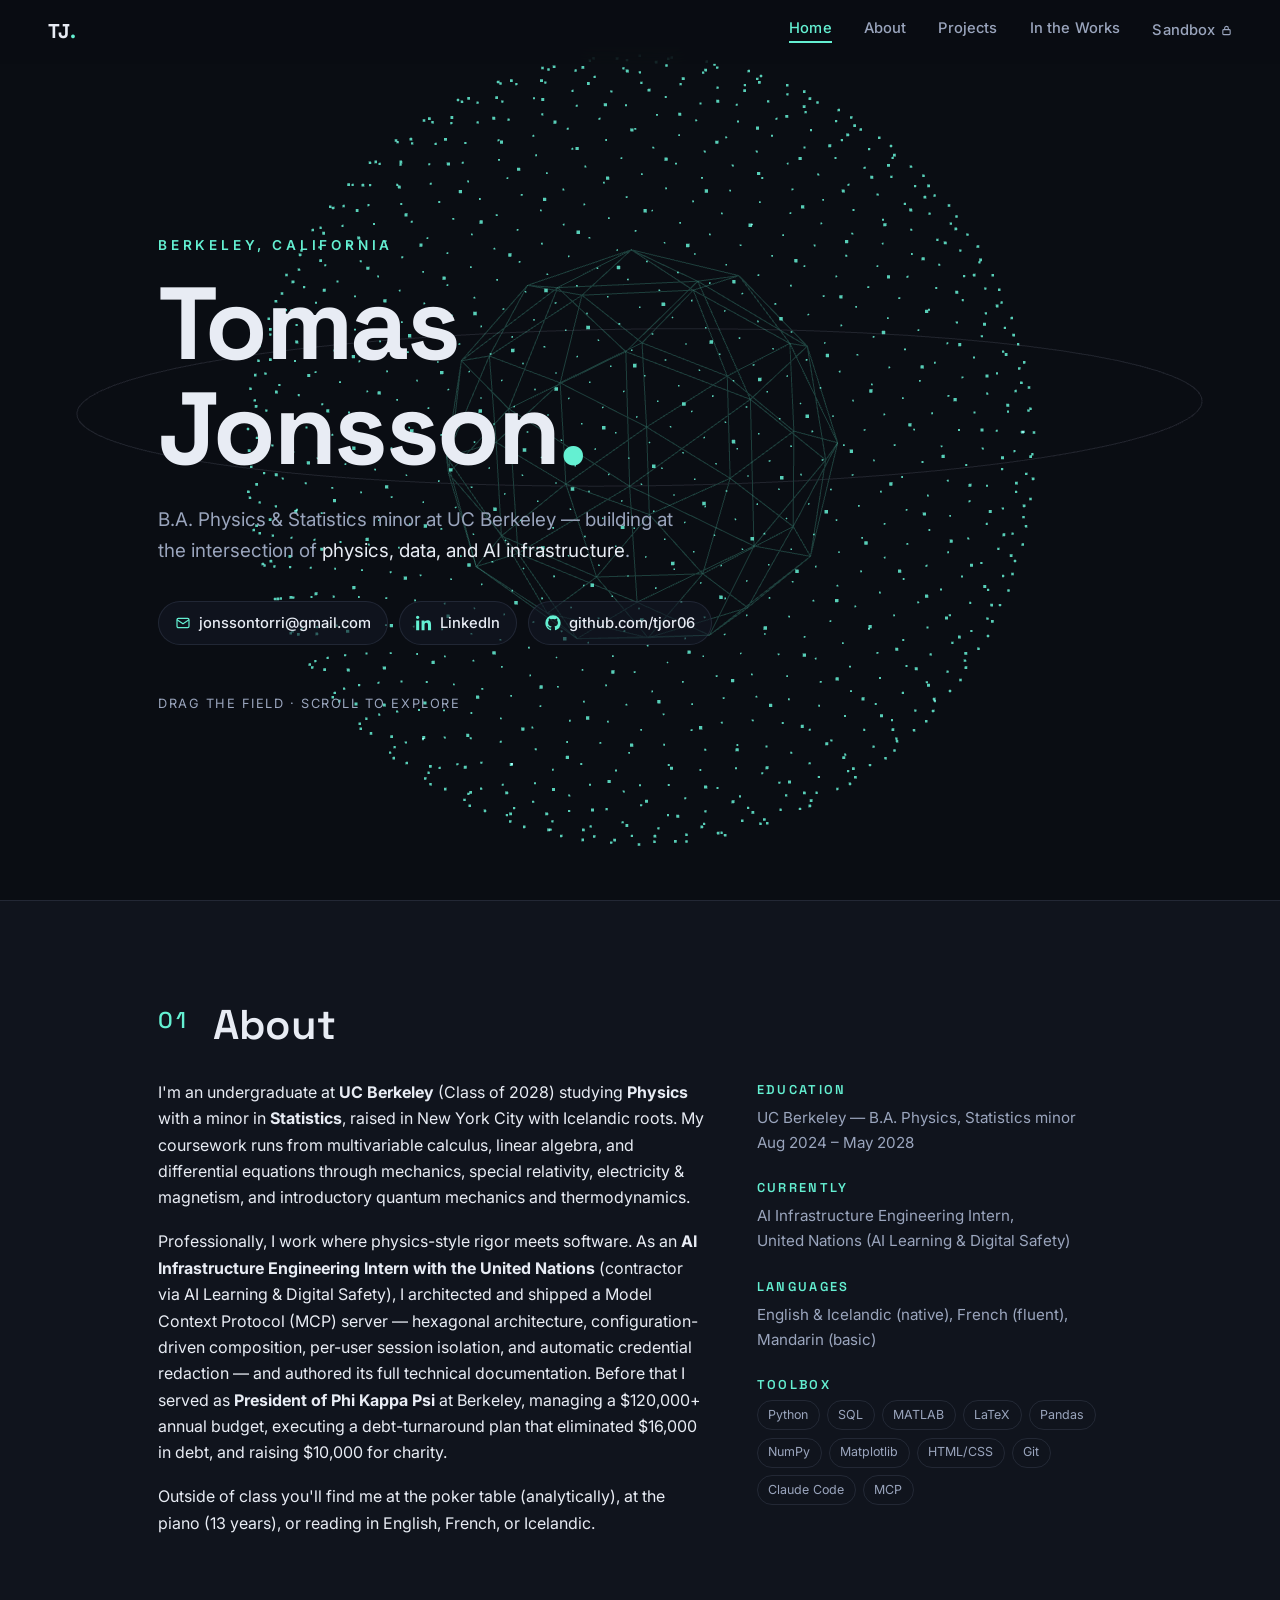
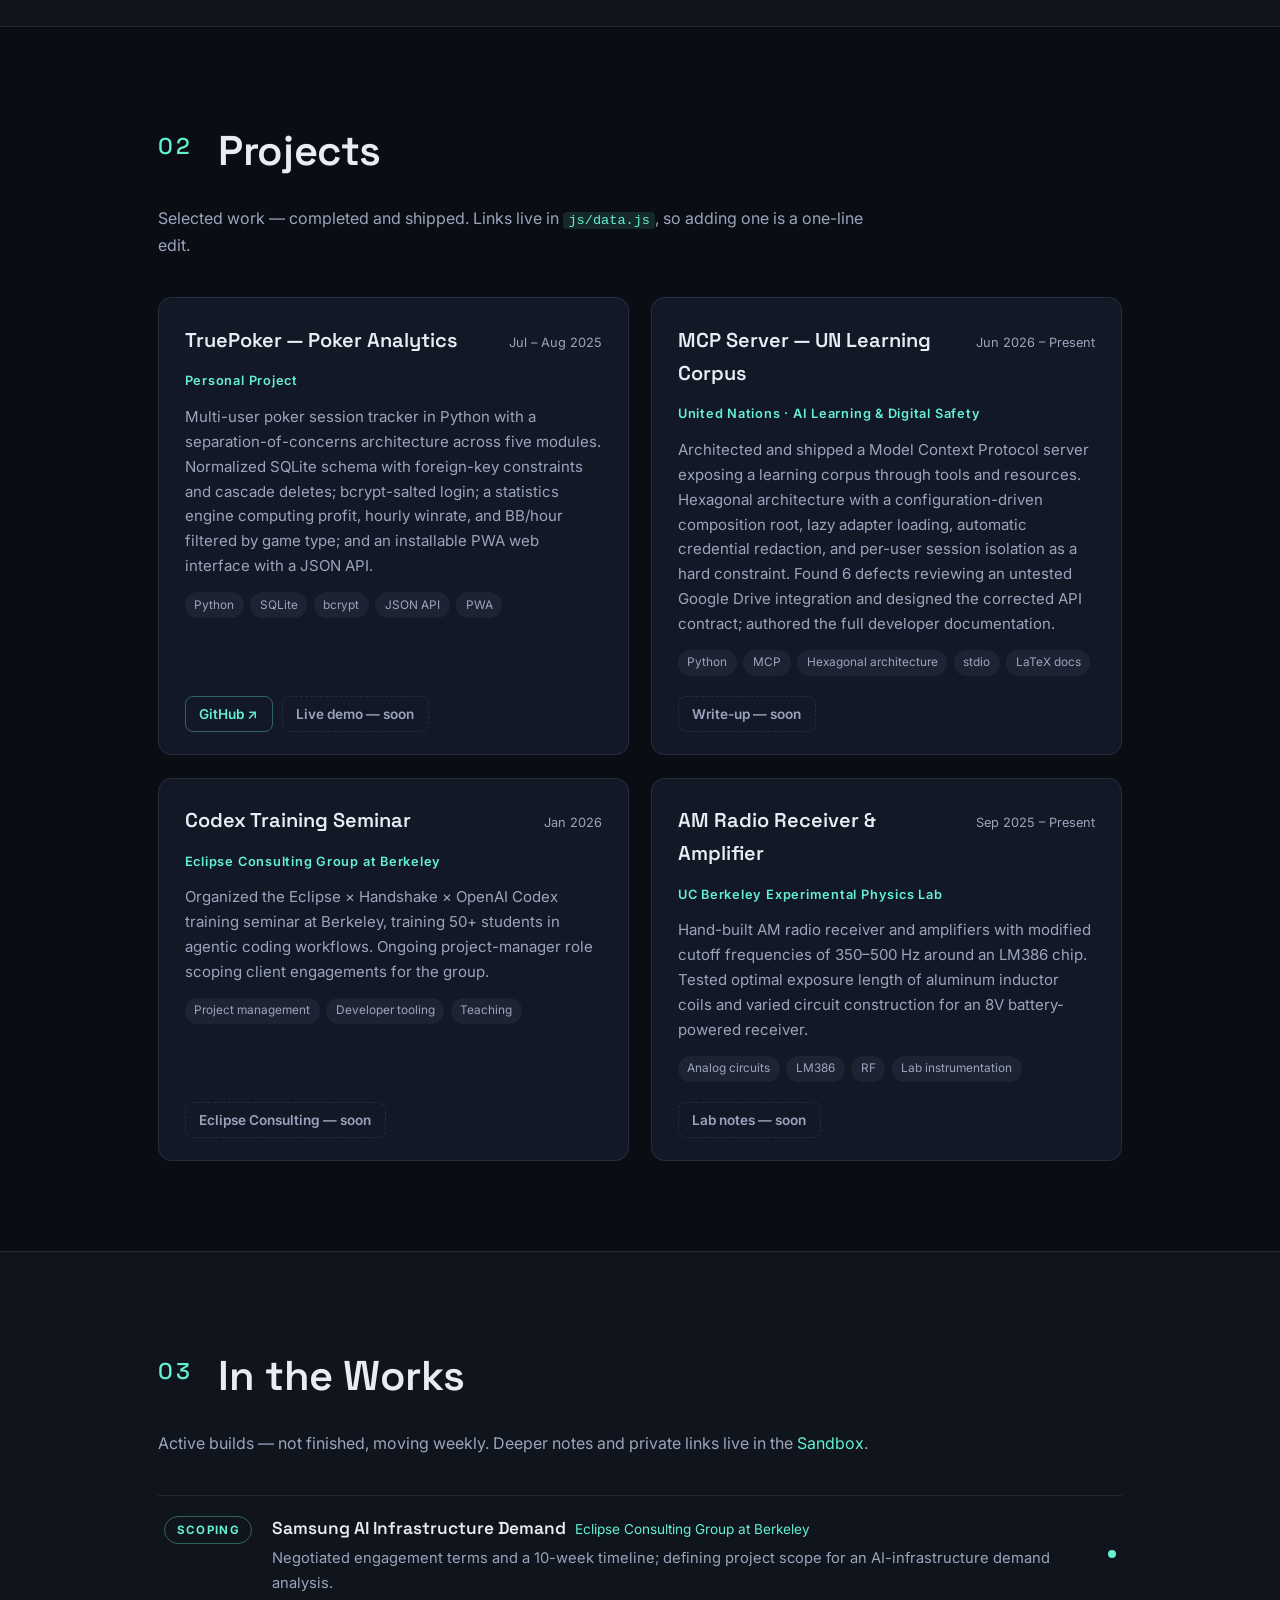
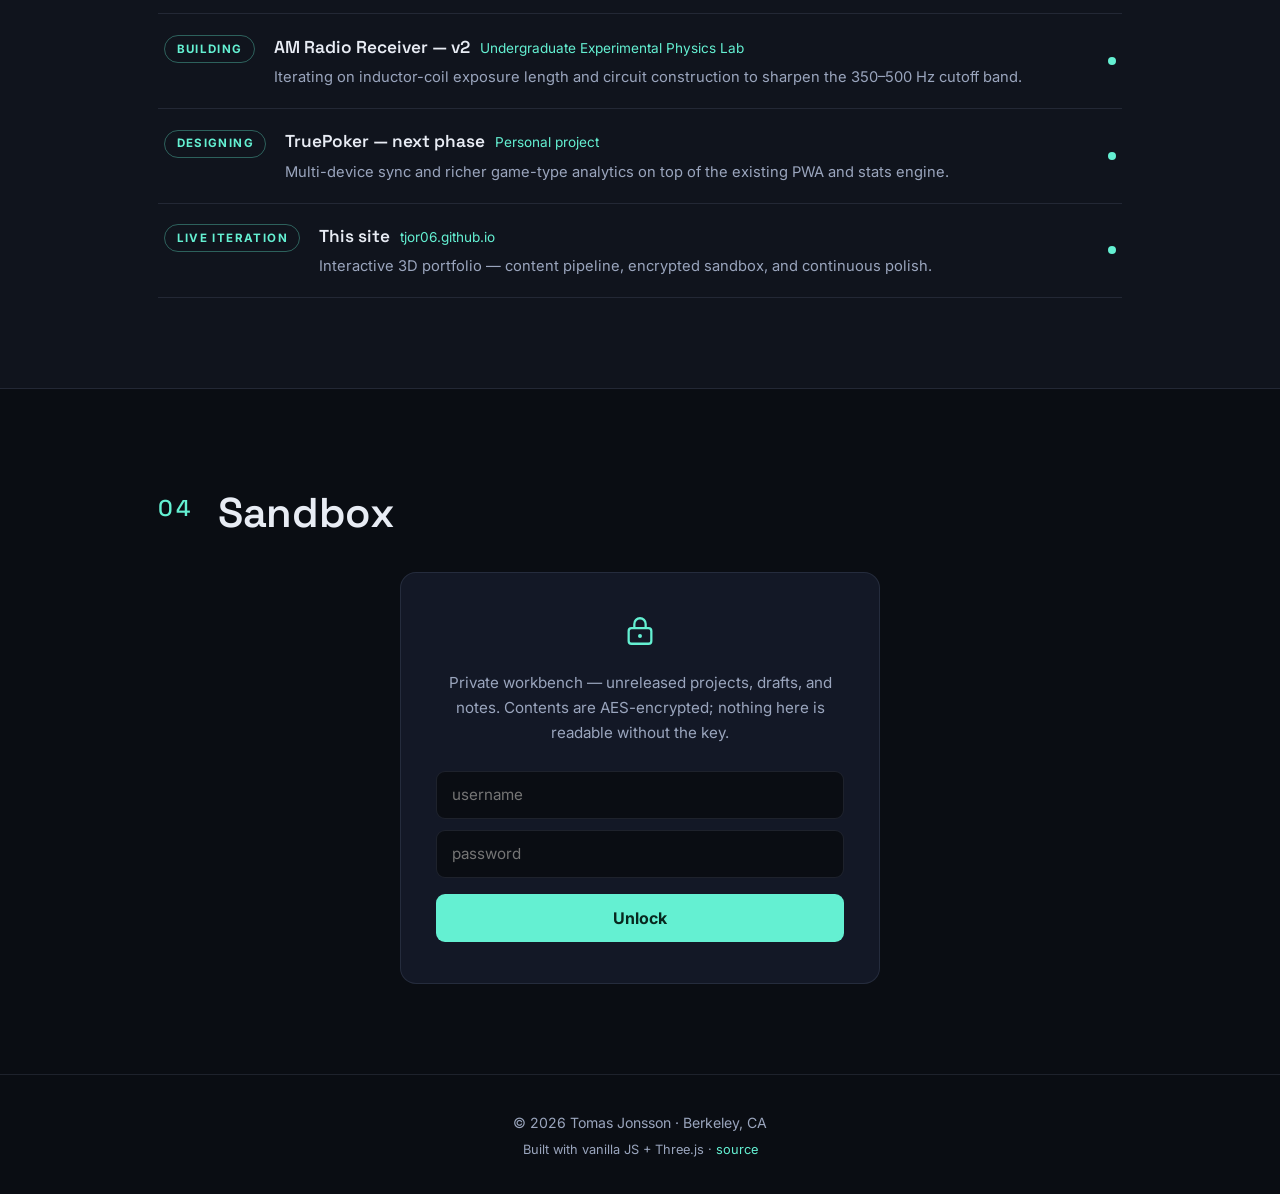
==== index.html @ c7be341b "Personal portfolio: Home/About/Projects/In the Works + encrypted Sandbox with 3D hero Standalone Git" ====
<!DOCTYPE html>
<html lang="en">
<head>
<meta charset="UTF-8">
<meta name="viewport" content="width=device-width, initial-scale=1.0">
<meta name="description" content="Tomas Jonsson — Physics & Statistics at UC Berkeley. Projects, work in progress, and contact.">
<title>Tomas Jonsson</title>
<link rel="preconnect" href="https://fonts.googleapis.com">
<link rel="preconnect" href="https://fonts.gstatic.com" crossorigin>
<link href="https://fonts.googleapis.com/css2?family=Space+Grotesk:wght@400;500;600;700&family=Inter:wght@400;500;600&display=swap" rel="stylesheet">
<link rel="stylesheet" href="css/style.css">
</head>
<body>

<nav id="nav">
  <a class="nav-name" href="#home">TJ<span class="accent">.</span></a>
  <button id="nav-toggle" aria-label="Toggle menu"><span></span><span></span><span></span></button>
  <ul id="nav-links">
    <li><a href="#home" class="nav-link">Home</a></li>
    <li><a href="#about" class="nav-link">About</a></li>
    <li><a href="#projects" class="nav-link">Projects</a></li>
    <li><a href="#inworks" class="nav-link">In the Works</a></li>
    <li><a href="#sandbox" class="nav-link nav-sandbox">Sandbox <svg width="11" height="11" viewBox="0 0 24 24" fill="none" stroke="currentColor" stroke-width="2.4"><rect x="4" y="10" width="16" height="11" rx="2"/><path d="M8 10V7a4 4 0 0 1 8 0v3"/></svg></a></li>
  </ul>
</nav>

<!-- ======================= HOME ======================= -->
<header id="home" class="section hero">
  <canvas id="bg3d" aria-hidden="true"></canvas>
  <div class="hero-inner">
    <p class="hero-kicker reveal">Berkeley, California</p>
    <h1 class="reveal">Tomas<br>Jonsson<span class="accent">.</span></h1>
    <p class="hero-sub reveal">B.A. Physics &amp; Statistics minor at UC Berkeley — building at the
    intersection of <em>physics, data, and AI infrastructure</em>.</p>
    <div class="contact-row reveal">
      <a class="contact-chip" href="mailto:jonssontorri@gmail.com">
        <svg viewBox="0 0 24 24" fill="none" stroke="currentColor" stroke-width="1.8"><rect x="3" y="5" width="18" height="14" rx="2"/><path d="m3 7 9 6 9-6"/></svg>
        jonssontorri@gmail.com
      </a>
      <a class="contact-chip" href="https://www.linkedin.com/in/tomas-jonsson-836541285/" target="_blank" rel="noopener">
        <svg viewBox="0 0 24 24" fill="currentColor"><path d="M4.98 3.5C4.98 4.88 3.87 6 2.5 6S0 4.88 0 3.5 1.12 1 2.5 1s2.48 1.12 2.48 2.5zM.22 8.1h4.56V23H.22zM8.34 8.1h4.37v2.03h.06c.61-1.15 2.1-2.37 4.32-2.37 4.62 0 5.47 3.04 5.47 7v8.24h-4.55v-7.3c0-1.74-.03-3.98-2.43-3.98-2.43 0-2.8 1.9-2.8 3.86V23H8.34z"/></svg>
        LinkedIn
      </a>
      <a class="contact-chip" href="https://github.com/tjor06" target="_blank" rel="noopener">
        <svg viewBox="0 0 24 24" fill="currentColor"><path d="M12 .5A11.5 11.5 0 0 0 .5 12c0 5.08 3.29 9.39 7.86 10.91.58.11.79-.25.79-.56v-2c-3.2.7-3.87-1.54-3.87-1.54-.52-1.33-1.28-1.68-1.28-1.68-1.04-.71.08-.7.08-.7 1.15.08 1.76 1.19 1.76 1.19 1.03 1.75 2.69 1.25 3.34.95.1-.74.4-1.25.72-1.54-2.55-.29-5.23-1.28-5.23-5.68 0-1.26.45-2.29 1.19-3.1-.12-.29-.52-1.46.11-3.05 0 0 .97-.31 3.18 1.18a11.1 11.1 0 0 1 5.8 0c2.2-1.49 3.17-1.18 3.17-1.18.63 1.59.23 2.76.11 3.05.74.81 1.19 1.84 1.19 3.1 0 4.41-2.69 5.38-5.25 5.67.41.35.77 1.05.77 2.12v3.14c0 .31.21.68.8.56A11.5 11.5 0 0 0 23.5 12 11.5 11.5 0 0 0 12 .5z"/></svg>
        github.com/tjor06
      </a>
    </div>
    <p class="hero-hint reveal" id="drag-hint">drag the field &middot; scroll to explore</p>
  </div>
</header>

<main>
<!-- ======================= ABOUT ======================= -->
<section id="about" class="section">
  <div class="section-inner">
    <h2 class="reveal"><span class="sec-num">01</span> About</h2>
    <div class="about-grid">
      <div class="about-text reveal">
        <p>I'm an undergraduate at <strong>UC Berkeley</strong> (Class of 2028) studying
        <strong>Physics</strong> with a minor in <strong>Statistics</strong>, raised in New York City
        with Icelandic roots. My coursework runs from multivariable calculus, linear algebra, and
        differential equations through mechanics, special relativity, electricity &amp; magnetism,
        and introductory quantum mechanics and thermodynamics.</p>
        <p>Professionally, I work where physics-style rigor meets software. As an
        <strong>AI Infrastructure Engineering Intern with the United Nations</strong> (contractor via
        AI Learning &amp; Digital Safety), I architected and shipped a Model Context Protocol (MCP)
        server — hexagonal architecture, configuration-driven composition, per-user session
        isolation, and automatic credential redaction — and authored its full technical
        documentation. Before that I served as <strong>President of Phi Kappa Psi</strong> at
        Berkeley, managing a $120,000+ annual budget, executing a debt-turnaround plan that
        eliminated $16,000 in debt, and raising $10,000 for charity.</p>
        <p>Outside of class you'll find me at the poker table (analytically), at the piano
        (13&nbsp;years), or reading in English, French, or Icelandic.</p>
      </div>
      <aside class="about-facts reveal">
        <div class="fact"><h3>Education</h3><p>UC Berkeley — B.A. Physics, Statistics minor<br><span class="dim">Aug 2024 – May 2028</span></p></div>
        <div class="fact"><h3>Currently</h3><p>AI Infrastructure Engineering Intern,<br>United Nations (AI Learning &amp; Digital Safety)</p></div>
        <div class="fact"><h3>Languages</h3><p>English &amp; Icelandic (native), French (fluent), Mandarin (basic)</p></div>
        <div class="fact"><h3>Toolbox</h3><div class="chips">
          <span>Python</span><span>SQL</span><span>MATLAB</span><span>LaTeX</span><span>Pandas</span><span>NumPy</span><span>Matplotlib</span><span>HTML/CSS</span><span>Git</span><span>Claude Code</span><span>MCP</span>
        </div></div>
      </aside>
    </div>
  </div>
</section>

<!-- ======================= PROJECTS ======================= -->
<section id="projects" class="section">
  <div class="section-inner">
    <h2 class="reveal"><span class="sec-num">02</span> Projects</h2>
    <p class="section-lede reveal">Selected work — completed and shipped. Links live in
    <code>js/data.js</code>, so adding one is a one-line edit.</p>
    <div id="project-grid" class="card-grid"></div>
  </div>
</section>

<!-- ======================= IN THE WORKS ======================= -->
<section id="inworks" class="section">
  <div class="section-inner">
    <h2 class="reveal"><span class="sec-num">03</span> In the Works</h2>
    <p class="section-lede reveal">Active builds — not finished, moving weekly. Deeper notes and
    private links live in the <a href="#sandbox">Sandbox</a>.</p>
    <div id="inworks-list" class="works-list"></div>
  </div>
</section>

<!-- ======================= SANDBOX ======================= -->
<section id="sandbox" class="section">
  <div class="section-inner">
    <h2 class="reveal"><span class="sec-num">04</span> Sandbox</h2>

    <div id="sandbox-locked" class="sandbox-gate reveal">
      <div class="gate-icon">
        <svg width="34" height="34" viewBox="0 0 24 24" fill="none" stroke="currentColor" stroke-width="1.6"><rect x="4" y="10" width="16" height="11" rx="2"/><path d="M8 10V7a4 4 0 0 1 8 0v3"/><circle cx="12" cy="15.5" r="1.4" fill="currentColor" stroke="none"/></svg>
      </div>
      <p class="gate-text">Private workbench — unreleased projects, drafts, and notes.
      Contents are AES-encrypted; nothing here is readable without the key.</p>
      <form id="sandbox-form" autocomplete="off">
        <input id="sb-user" type="text" placeholder="username" autocomplete="username" required>
        <input id="sb-pass" type="password" placeholder="password" autocomplete="current-password" required>
        <button type="submit">Unlock</button>
      </form>
      <p id="sandbox-error" class="gate-error" hidden>Decryption failed — wrong credentials.</p>
    </div>

    <div id="sandbox-open" hidden>
      <div class="sandbox-bar">
        <span class="dot"></span> Unlocked
        <button id="sandbox-lock-btn" type="button">Lock</button>
      </div>
      <div id="sandbox-content" class="sandbox-content"></div>
    </div>
  </div>
</section>
</main>

<footer>
  <p>&copy; <span id="year"></span> Tomas Jonsson &middot; Berkeley, CA</p>
  <p class="dim">Built with vanilla JS + Three.js &middot; <a href="https://github.com/tjor06/TruePoker" target="_blank" rel="noopener">source</a></p>
</footer>

<script src="js/vendor/three.min.js"></script>
<script src="js/data.js"></script>
<script src="js/sandbox-data.js"></script>
<script src="js/three-bg.js"></script>
<script src="js/main.js"></script>
</body>
</html>
---- css/style.css ----
/* ————— Tomas Jonsson — portfolio ————— */
:root {
  --bg: #0a0d13;
  --bg-soft: #10141d;
  --panel: #131826;
  --line: rgba(148, 163, 198, 0.14);
  --text: #e8ecf4;
  --muted: #9aa5bd;
  --accent: #64f0d2;
  --accent-dim: rgba(100, 240, 210, 0.12);
  --font-display: "Space Grotesk", system-ui, sans-serif;
  --font-body: "Inter", system-ui, sans-serif;
}

* { margin: 0; padding: 0; box-sizing: border-box; }
html { scroll-behavior: smooth; }
body {
  background: var(--bg);
  color: var(--text);
  font-family: var(--font-body);
  font-size: 16px;
  line-height: 1.65;
  -webkit-font-smoothing: antialiased;
}
::selection { background: var(--accent); color: #08281f; }
a { color: var(--accent); text-decoration: none; }
a:hover { text-decoration: underline; }
code {
  font-family: ui-monospace, "SF Mono", Menlo, monospace;
  font-size: 0.85em;
  background: var(--accent-dim);
  color: var(--accent);
  padding: 0.1em 0.4em;
  border-radius: 4px;
}
.accent { color: var(--accent); }
.dim { color: var(--muted); }

/* ————— nav ————— */
#nav {
  position: fixed;
  inset: 0 0 auto 0;
  z-index: 50;
  display: flex;
  align-items: center;
  justify-content: space-between;
  padding: 0.9rem clamp(1.2rem, 4vw, 3rem);
  background: rgba(10, 13, 19, 0.72);
  backdrop-filter: blur(12px);
  -webkit-backdrop-filter: blur(12px);
  border-bottom: 1px solid transparent;
  transition: border-color 0.3s;
}
#nav.scrolled { border-bottom-color: var(--line); }
.nav-name {
  font-family: var(--font-display);
  font-weight: 700;
  font-size: 1.25rem;
  letter-spacing: 0.02em;
  color: var(--text);
}
.nav-name:hover { text-decoration: none; }
#nav-links {
  display: flex;
  gap: clamp(0.9rem, 2.5vw, 2rem);
  list-style: none;
}
.nav-link {
  color: var(--muted);
  font-size: 0.92rem;
  font-weight: 500;
  letter-spacing: 0.01em;
  padding: 0.25rem 0;
  border-bottom: 2px solid transparent;
  transition: color 0.2s, border-color 0.2s;
}
.nav-link:hover { color: var(--text); text-decoration: none; }
.nav-link.active { color: var(--accent); border-bottom-color: var(--accent); }
.nav-sandbox { display: inline-flex; align-items: center; gap: 0.35rem; }
#nav-toggle { display: none; }

/* ————— sections ————— */
.section { position: relative; }
.section-inner {
  max-width: 1060px;
  margin: 0 auto;
  padding: clamp(4.5rem, 10vh, 7.5rem) clamp(1.2rem, 5vw, 3rem);
}
h2 {
  font-family: var(--font-display);
  font-size: clamp(1.9rem, 4vw, 2.6rem);
  font-weight: 600;
  margin-bottom: 1.2rem;
  letter-spacing: -0.01em;
}
.sec-num {
  color: var(--accent);
  font-size: 0.55em;
  vertical-align: 0.5em;
  margin-right: 0.6em;
  font-weight: 500;
  letter-spacing: 0.15em;
}
.section-lede { color: var(--muted); max-width: 46rem; margin-bottom: 2.4rem; }

/* ————— hero ————— */
.hero {
  min-height: 100svh;
  display: flex;
  align-items: center;
  overflow: hidden;
}
#bg3d {
  position: absolute;
  inset: 0;
  width: 100%;
  height: 100%;
  display: block;
  cursor: grab;
}
#bg3d.dragging { cursor: grabbing; }
.hero-inner {
  position: relative;
  z-index: 2;
  max-width: 1060px;
  margin: 0 auto;
  padding: 6rem clamp(1.2rem, 5vw, 3rem) 3rem;
  width: 100%;
  pointer-events: none; /* let drags reach the canvas … */
}
.hero-inner a, .hero-inner .contact-chip { pointer-events: auto; } /* … but keep links clickable */
.hero-kicker {
  color: var(--accent);
  font-size: 0.85rem;
  font-weight: 600;
  letter-spacing: 0.28em;
  text-transform: uppercase;
  margin-bottom: 1rem;
}
h1 {
  font-family: var(--font-display);
  font-size: clamp(3.2rem, 10vw, 6.4rem);
  font-weight: 700;
  line-height: 1.02;
  letter-spacing: -0.025em;
}
.hero-sub {
  margin-top: 1.4rem;
  max-width: 34rem;
  font-size: clamp(1.02rem, 1.6vw, 1.18rem);
  color: var(--muted);
}
.hero-sub em { color: var(--text); font-style: normal; }
.contact-row {
  display: flex;
  flex-wrap: wrap;
  gap: 0.7rem;
  margin-top: 2.2rem;
}
.contact-chip {
  display: inline-flex;
  align-items: center;
  gap: 0.5rem;
  padding: 0.55rem 1rem;
  border: 1px solid var(--line);
  border-radius: 999px;
  background: rgba(19, 24, 38, 0.6);
  color: var(--text);
  font-size: 0.92rem;
  font-weight: 500;
  transition: border-color 0.2s, transform 0.2s, background 0.2s;
}
.contact-chip svg { width: 16px; height: 16px; color: var(--accent); flex: none; }
.contact-chip:hover {
  border-color: var(--accent);
  background: var(--accent-dim);
  transform: translateY(-2px);
  text-decoration: none;
}
.hero-hint {
  margin-top: 3rem;
  color: var(--muted);
  font-size: 0.8rem;
  letter-spacing: 0.12em;
  text-transform: uppercase;
  opacity: 0.7;
}

/* ————— about ————— */
#about { background: var(--bg-soft); border-top: 1px solid var(--line); border-bottom: 1px solid var(--line); }
.about-grid {
  display: grid;
  grid-template-columns: 1.5fr 1fr;
  gap: clamp(1.6rem, 4vw, 3.5rem);
  margin-top: 1rem;
}
.about-text p + p { margin-top: 1.1rem; }
.about-text strong { color: var(--text); }
.about-facts { display: flex; flex-direction: column; gap: 1.4rem; }
.fact h3 {
  font-family: var(--font-display);
  font-size: 0.8rem;
  font-weight: 600;
  letter-spacing: 0.18em;
  text-transform: uppercase;
  color: var(--accent);
  margin-bottom: 0.3rem;
}
.fact p { color: var(--muted); font-size: 0.95rem; }
.chips { display: flex; flex-wrap: wrap; gap: 0.45rem; }
.chips span {
  font-size: 0.78rem;
  padding: 0.24rem 0.65rem;
  border-radius: 999px;
  border: 1px solid var(--line);
  color: var(--muted);
}

/* ————— projects ————— */
.card-grid {
  display: grid;
  grid-template-columns: repeat(auto-fit, minmax(min(100%, 420px), 1fr));
  gap: 1.4rem;
}
.card {
  background: var(--panel);
  border: 1px solid var(--line);
  border-radius: 14px;
  padding: 1.6rem 1.6rem 1.4rem;
  display: flex;
  flex-direction: column;
  gap: 0.85rem;
  transition: transform 0.25s, border-color 0.25s, box-shadow 0.25s;
}
.card:hover {
  transform: translateY(-4px);
  border-color: rgba(100, 240, 210, 0.4);
  box-shadow: 0 14px 40px -18px rgba(100, 240, 210, 0.25);
}
.card-head { display: flex; justify-content: space-between; align-items: baseline; gap: 1rem; }
.card h3 { font-family: var(--font-display); font-size: 1.25rem; font-weight: 600; }
.card-period { color: var(--muted); font-size: 0.8rem; white-space: nowrap; }
.card-tag { color: var(--accent); font-size: 0.8rem; font-weight: 600; letter-spacing: 0.06em; }
.card-summary { color: var(--muted); font-size: 0.94rem; }
.card-stack { display: flex; flex-wrap: wrap; gap: 0.4rem; }
.card-stack span {
  font-size: 0.74rem;
  padding: 0.2rem 0.6rem;
  border-radius: 999px;
  background: rgba(148, 163, 198, 0.08);
  color: var(--muted);
}
.card-links { display: flex; flex-wrap: wrap; gap: 0.55rem; margin-top: auto; padding-top: 0.4rem; }
.card-links a, .card-links .link-stub {
  display: inline-flex;
  align-items: center;
  gap: 0.35rem;
  font-size: 0.85rem;
  font-weight: 600;
  padding: 0.35rem 0.85rem;
  border-radius: 8px;
  border: 1px solid rgba(100, 240, 210, 0.35);
  color: var(--accent);
  transition: background 0.2s;
}
.card-links a:hover { background: var(--accent-dim); text-decoration: none; }
.card-links .link-stub {
  border-style: dashed;
  border-color: var(--line);
  color: var(--muted);
  cursor: default;
}

/* ————— in the works ————— */
#inworks { background: var(--bg-soft); border-top: 1px solid var(--line); border-bottom: 1px solid var(--line); }
.works-list { display: flex; flex-direction: column; }
.work-row {
  display: grid;
  grid-template-columns: auto 1fr auto;
  gap: 1.2rem;
  align-items: baseline;
  padding: 1.15rem 0.4rem;
  border-bottom: 1px solid var(--line);
}
.work-row:first-child { border-top: 1px solid var(--line); }
.work-status {
  font-size: 0.72rem;
  font-weight: 700;
  letter-spacing: 0.12em;
  text-transform: uppercase;
  color: var(--accent);
  border: 1px solid rgba(100, 240, 210, 0.35);
  border-radius: 999px;
  padding: 0.22rem 0.7rem;
  white-space: nowrap;
}
.work-main h3 { font-family: var(--font-display); font-size: 1.08rem; font-weight: 600; display: inline; }
.work-org { color: var(--accent); font-size: 0.85rem; margin-left: 0.6rem; }
.work-note { color: var(--muted); font-size: 0.92rem; margin-top: 0.25rem; }
.work-pulse {
  width: 8px; height: 8px; border-radius: 50%;
  background: var(--accent);
  align-self: center;
  animation: pulse 2.2s infinite;
}
@keyframes pulse {
  0%, 100% { opacity: 1; box-shadow: 0 0 0 0 rgba(100, 240, 210, 0.5); }
  50% { opacity: 0.5; box-shadow: 0 0 0 7px rgba(100, 240, 210, 0); }
}

/* ————— sandbox ————— */
.sandbox-gate {
  max-width: 30rem;
  margin: 1.5rem auto 0;
  text-align: center;
  background: var(--panel);
  border: 1px solid var(--line);
  border-radius: 16px;
  padding: 2.6rem 2.2rem;
}
.gate-icon { color: var(--accent); margin-bottom: 0.9rem; }
.gate-text { color: var(--muted); font-size: 0.95rem; margin-bottom: 1.6rem; }
#sandbox-form { display: flex; flex-direction: column; gap: 0.7rem; }
#sandbox-form input {
  background: var(--bg);
  border: 1px solid var(--line);
  border-radius: 9px;
  color: var(--text);
  font: inherit;
  font-size: 0.95rem;
  padding: 0.65rem 0.9rem;
  outline: none;
  transition: border-color 0.2s;
}
#sandbox-form input:focus { border-color: var(--accent); }
#sandbox-form button {
  margin-top: 0.3rem;
  background: var(--accent);
  color: #08281f;
  border: none;
  border-radius: 9px;
  font: inherit;
  font-weight: 700;
  padding: 0.68rem;
  cursor: pointer;
  transition: filter 0.2s, transform 0.1s;
}
#sandbox-form button:hover { filter: brightness(1.1); }
#sandbox-form button:active { transform: scale(0.98); }
.gate-error { color: #ff8f8f; font-size: 0.87rem; margin-top: 0.9rem; }
.sandbox-bar {
  display: flex;
  align-items: center;
  gap: 0.6rem;
  font-size: 0.85rem;
  font-weight: 600;
  letter-spacing: 0.08em;
  text-transform: uppercase;
  color: var(--accent);
  margin: 1rem 0 1.6rem;
}
.sandbox-bar .dot { width: 9px; height: 9px; border-radius: 50%; background: var(--accent); animation: pulse 2.2s infinite; }
#sandbox-lock-btn {
  margin-left: auto;
  background: none;
  border: 1px solid var(--line);
  border-radius: 8px;
  color: var(--muted);
  font: inherit;
  font-size: 0.8rem;
  padding: 0.3rem 0.9rem;
  cursor: pointer;
}
#sandbox-lock-btn:hover { border-color: var(--accent); color: var(--accent); }
.sandbox-content .sb-card {
  background: var(--panel);
  border: 1px solid var(--line);
  border-left: 3px solid var(--accent);
  border-radius: 12px;
  padding: 1.4rem 1.6rem;
  margin-bottom: 1.1rem;
}
.sandbox-content h3 { font-family: var(--font-display); font-size: 1.1rem; margin-bottom: 0.3rem; }
.sandbox-content .sb-meta { color: var(--accent); font-size: 0.8rem; font-weight: 600; margin-bottom: 0.6rem; }
.sandbox-content p, .sandbox-content li { color: var(--muted); font-size: 0.93rem; }
.sandbox-content ul { padding-left: 1.2rem; margin-top: 0.4rem; }

/* ————— footer ————— */
footer {
  border-top: 1px solid var(--line);
  padding: 2.2rem clamp(1.2rem, 5vw, 3rem);
  text-align: center;
  color: var(--muted);
  font-size: 0.88rem;
}
footer p + p { margin-top: 0.3rem; font-size: 0.8rem; }

/* ————— reveal animation ————— */
.reveal { opacity: 0; transform: translateY(22px); transition: opacity 0.7s ease, transform 0.7s ease; }
.reveal.visible { opacity: 1; transform: none; }
@media (prefers-reduced-motion: reduce) {
  html { scroll-behavior: auto; }
  .reveal { opacity: 1; transform: none; transition: none; }
  .work-pulse, .sandbox-bar .dot { animation: none; }
}

/* ————— mobile ————— */
@media (max-width: 760px) {
  #nav-toggle {
    display: flex;
    flex-direction: column;
    gap: 5px;
    background: none;
    border: none;
    padding: 6px;
    cursor: pointer;
  }
  #nav-toggle span { width: 22px; height: 2px; background: var(--text); transition: transform 0.25s, opacity 0.25s; }
  #nav.open #nav-toggle span:nth-child(1) { transform: translateY(7px) rotate(45deg); }
  #nav.open #nav-toggle span:nth-child(2) { opacity: 0; }
  #nav.open #nav-toggle span:nth-child(3) { transform: translateY(-7px) rotate(-45deg); }
  #nav-links {
    position: absolute;
    top: 100%;
    right: 0;
    left: 0;
    flex-direction: column;
    gap: 0;
    background: rgba(10, 13, 19, 0.97);
    border-bottom: 1px solid var(--line);
    display: none;
    padding: 0.6rem 0;
  }
  #nav.open #nav-links { display: flex; }
  #nav-links li { padding: 0.7rem 1.6rem; }
  .about-grid { grid-template-columns: 1fr; }
  .work-row { grid-template-columns: 1fr; gap: 0.5rem; }
  .work-pulse { display: none; }
  .work-status { justify-self: start; }
}
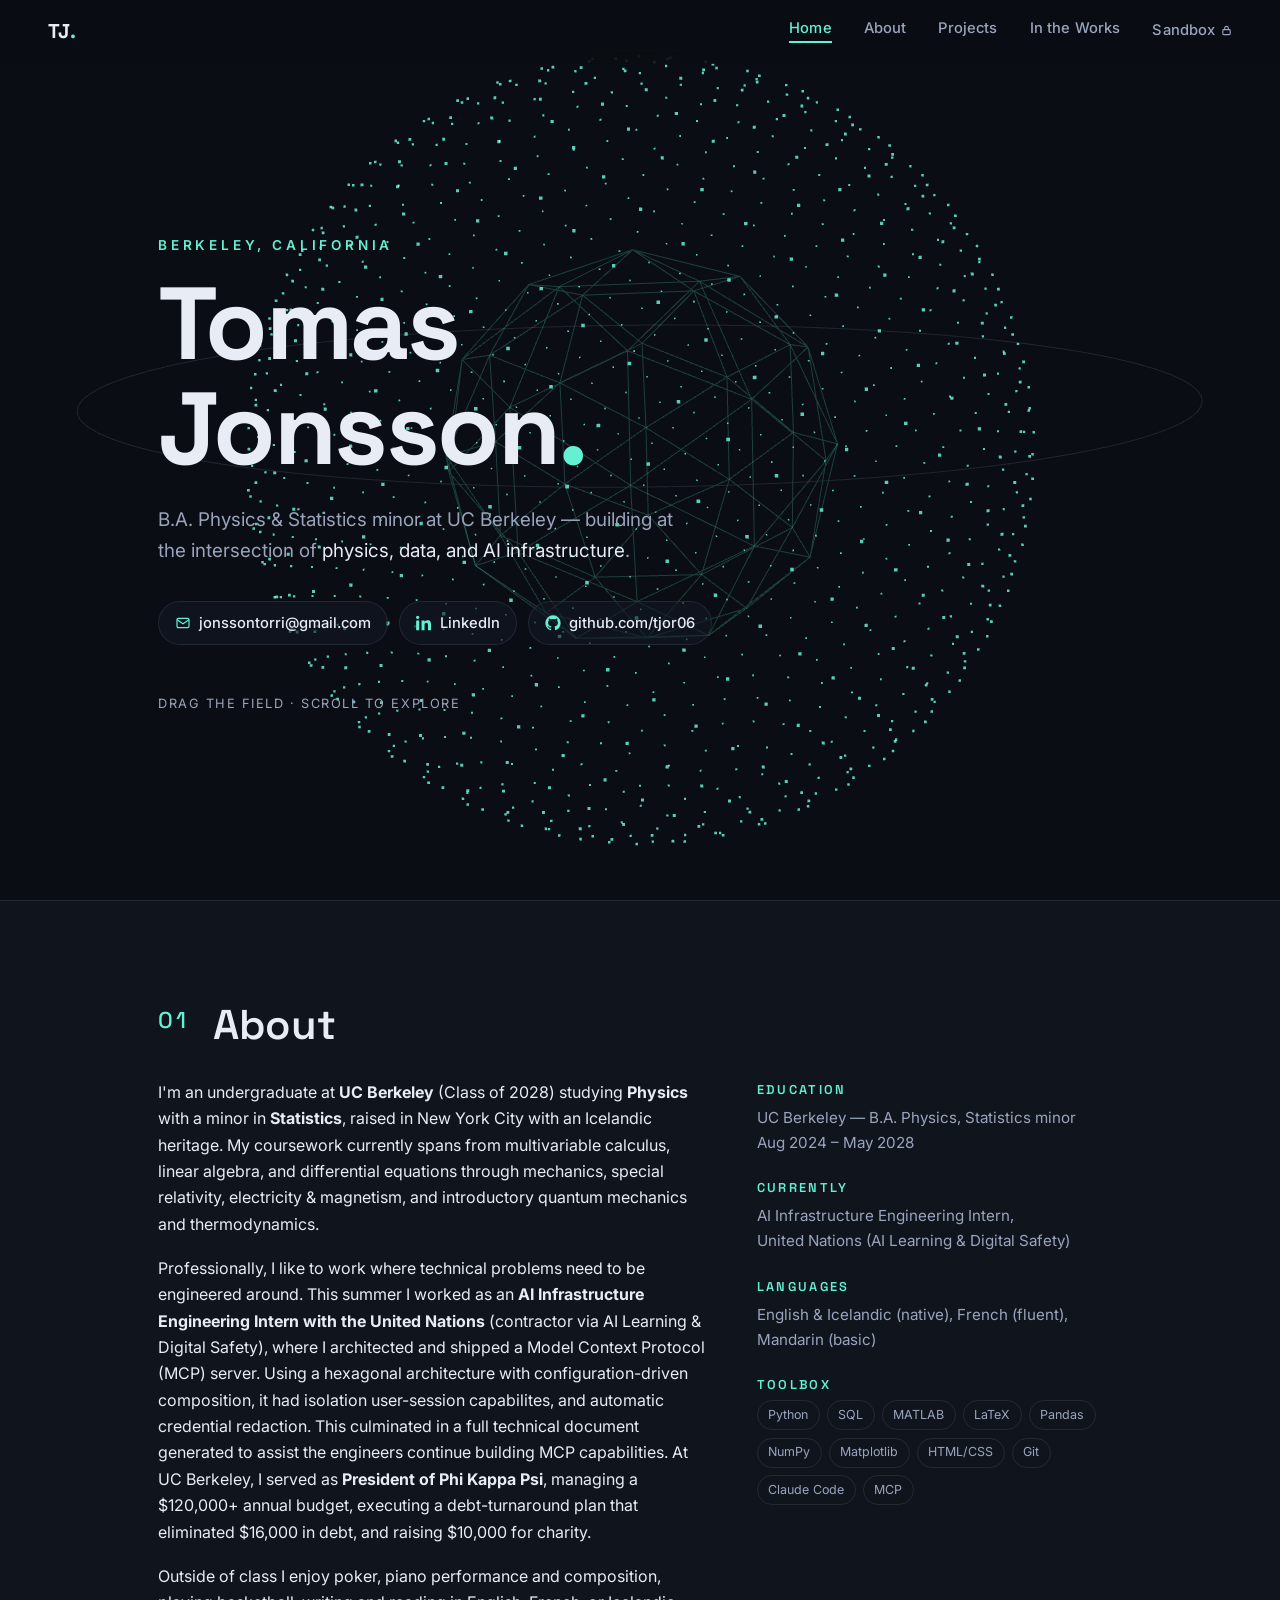
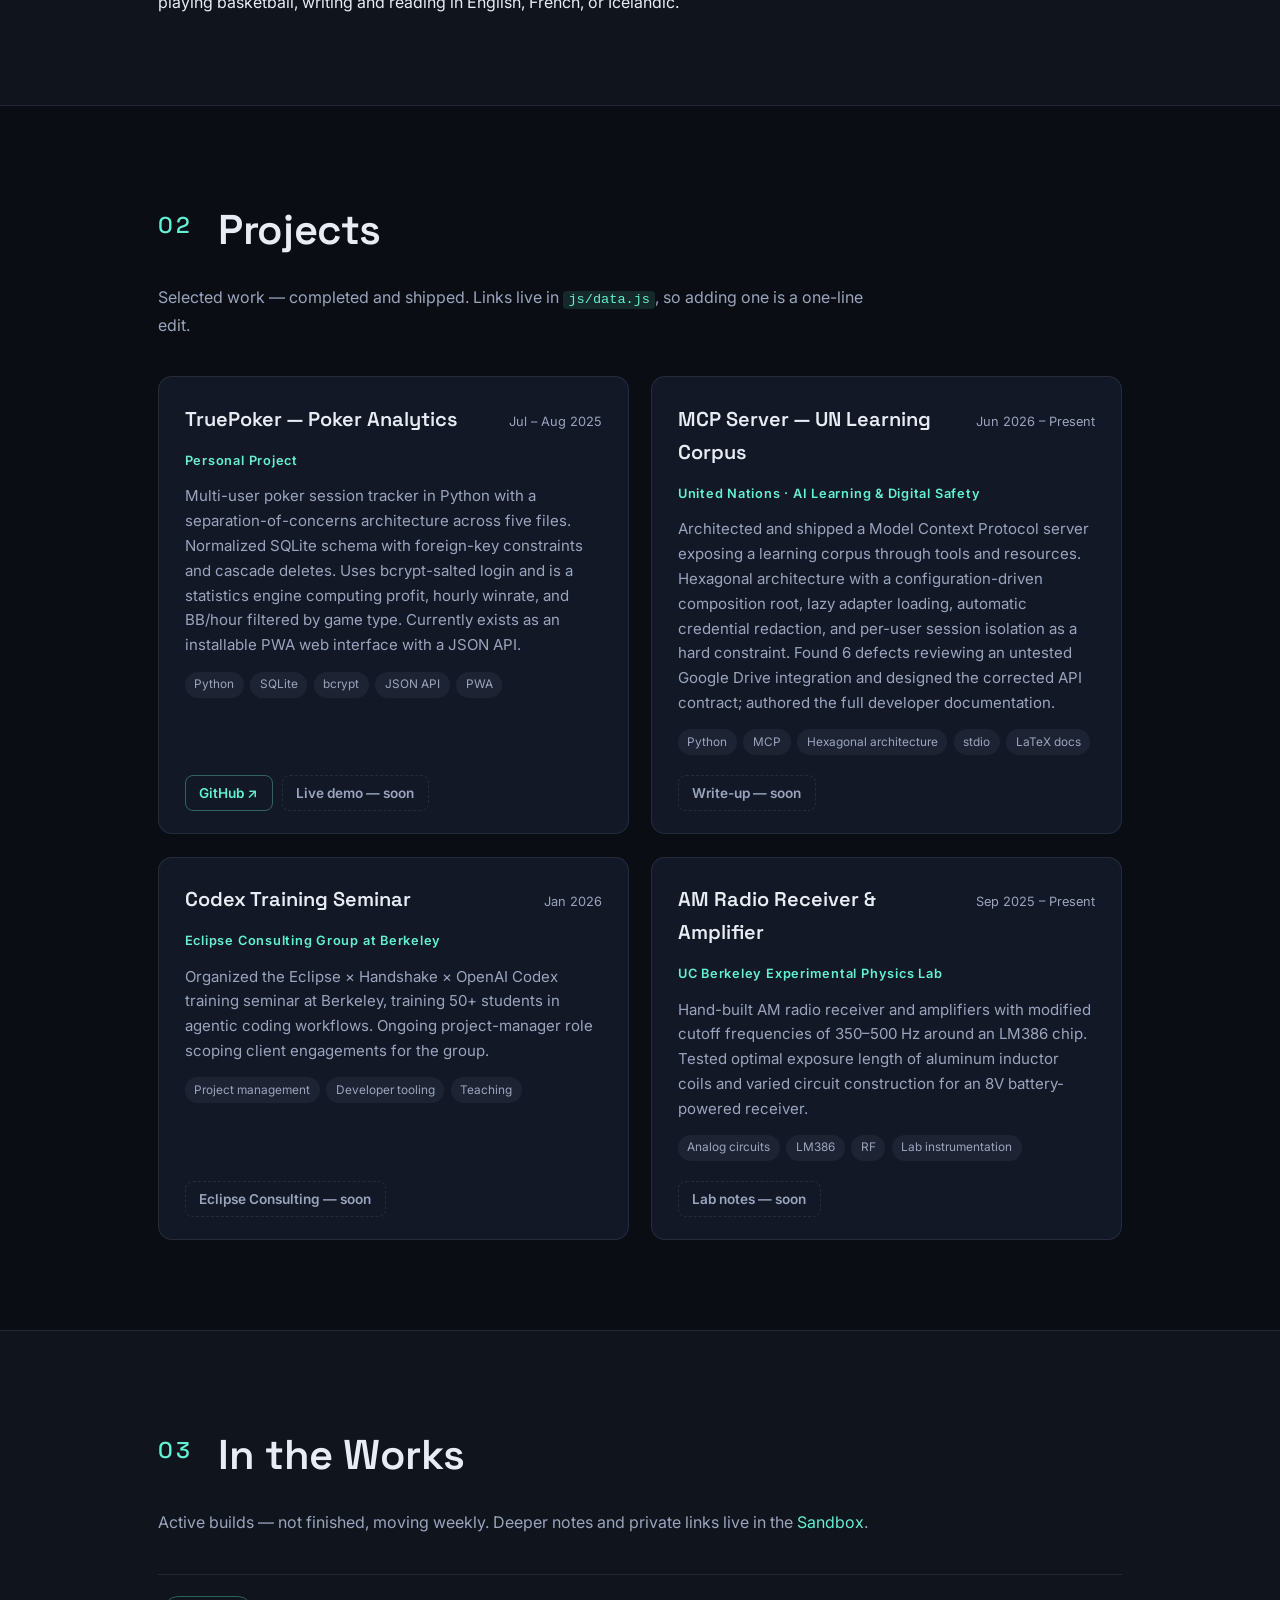
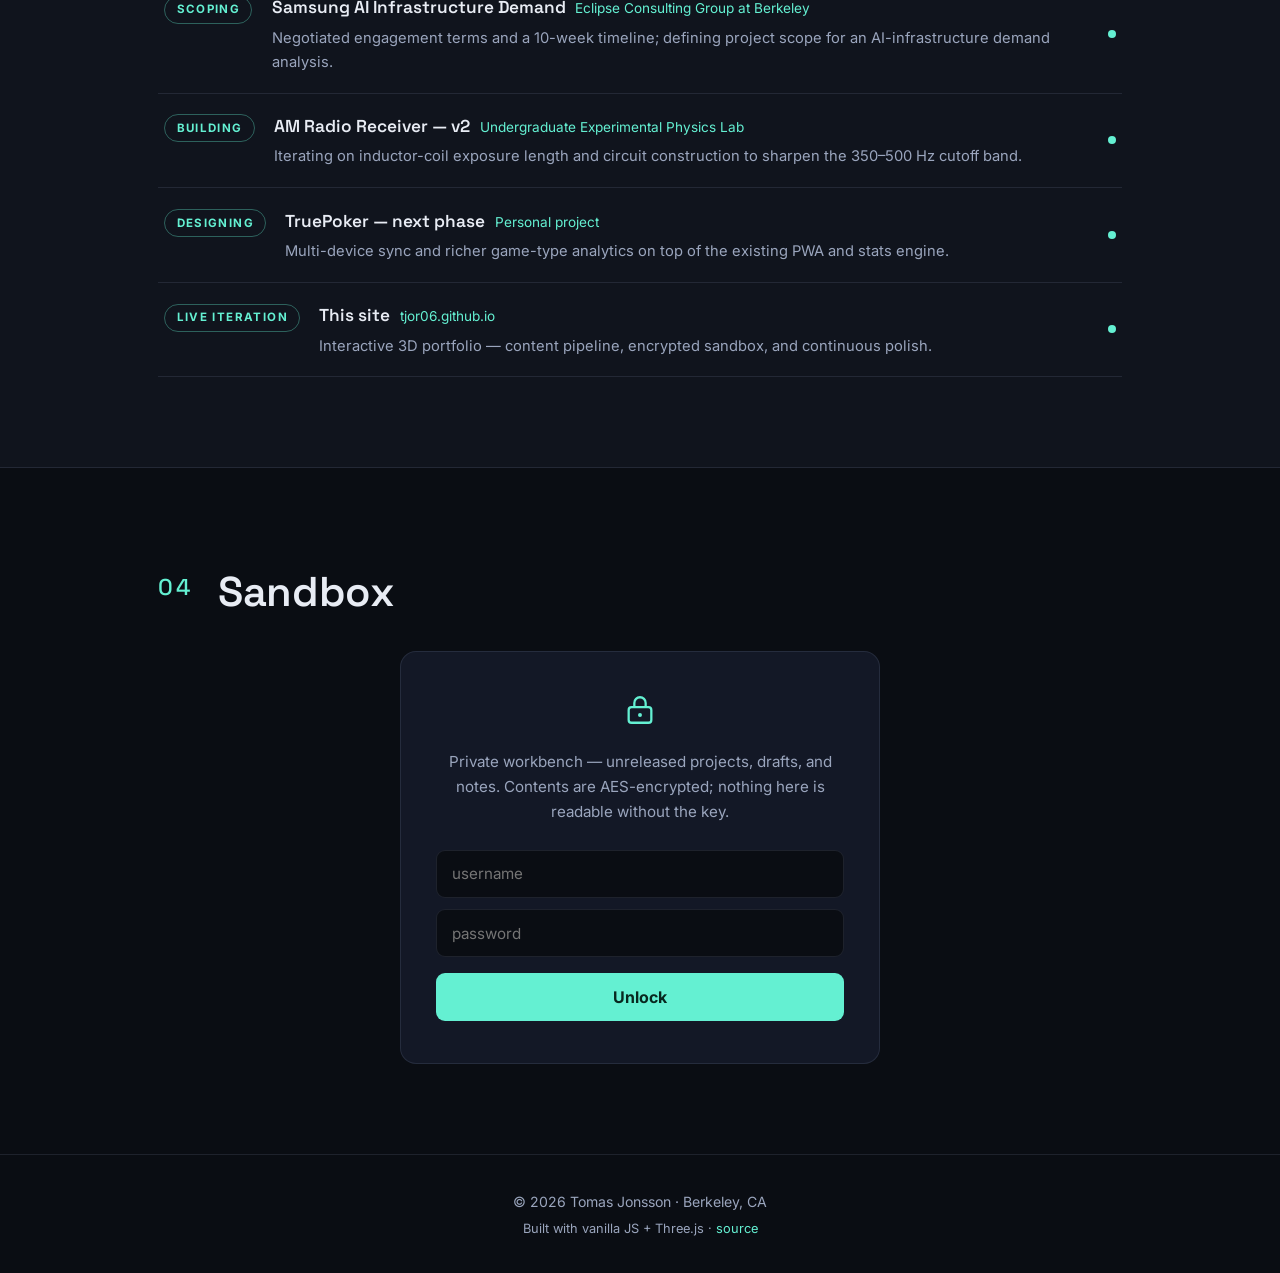
==== commit e3e8eb80: "Update index.html" ====
--- a/index.html
+++ b/index.html
@@ -59,19 +59,19 @@
       <div class="about-text reveal">
         <p>I'm an undergraduate at <strong>UC Berkeley</strong> (Class of 2028) studying
         <strong>Physics</strong> with a minor in <strong>Statistics</strong>, raised in New York City
-        with Icelandic roots. My coursework runs from multivariable calculus, linear algebra, and
+        with an Icelandic heritage. My coursework currently spans from multivariable calculus, linear algebra, and
         differential equations through mechanics, special relativity, electricity &amp; magnetism,
         and introductory quantum mechanics and thermodynamics.</p>
-        <p>Professionally, I work where physics-style rigor meets software. As an
+        <p>Professionally, I like to work where technical problems need to be engineered around. This summer I worked as an
         <strong>AI Infrastructure Engineering Intern with the United Nations</strong> (contractor via
-        AI Learning &amp; Digital Safety), I architected and shipped a Model Context Protocol (MCP)
-        server — hexagonal architecture, configuration-driven composition, per-user session
-        isolation, and automatic credential redaction — and authored its full technical
-        documentation. Before that I served as <strong>President of Phi Kappa Psi</strong> at
-        Berkeley, managing a $120,000+ annual budget, executing a debt-turnaround plan that
+        AI Learning &amp; Digital Safety), where I architected and shipped a Model Context Protocol (MCP)
+        server. Using a hexagonal architecture with configuration-driven composition, it had
+        isolation user-session capabilites, and automatic credential redaction. This culminated in a full technical
+        document generated to assist the engineers continue building MCP capabilities. At UC Berkeley, I served as <strong>President of Phi Kappa Psi</strong>, 
+        managing a $120,000+ annual budget, executing a debt-turnaround plan that
         eliminated $16,000 in debt, and raising $10,000 for charity.</p>
-        <p>Outside of class you'll find me at the poker table (analytically), at the piano
-        (13&nbsp;years), or reading in English, French, or Icelandic.</p>
+        <p>Outside of class I enjoy poker, piano performance and composition, playing basketball, writing and reading in English, French, or Icelandic.</p>
+ 
       </div>
       <aside class="about-facts reveal">
         <div class="fact"><h3>Education</h3><p>UC Berkeley — B.A. Physics, Statistics minor<br><span class="dim">Aug 2024 – May 2028</span></p></div>
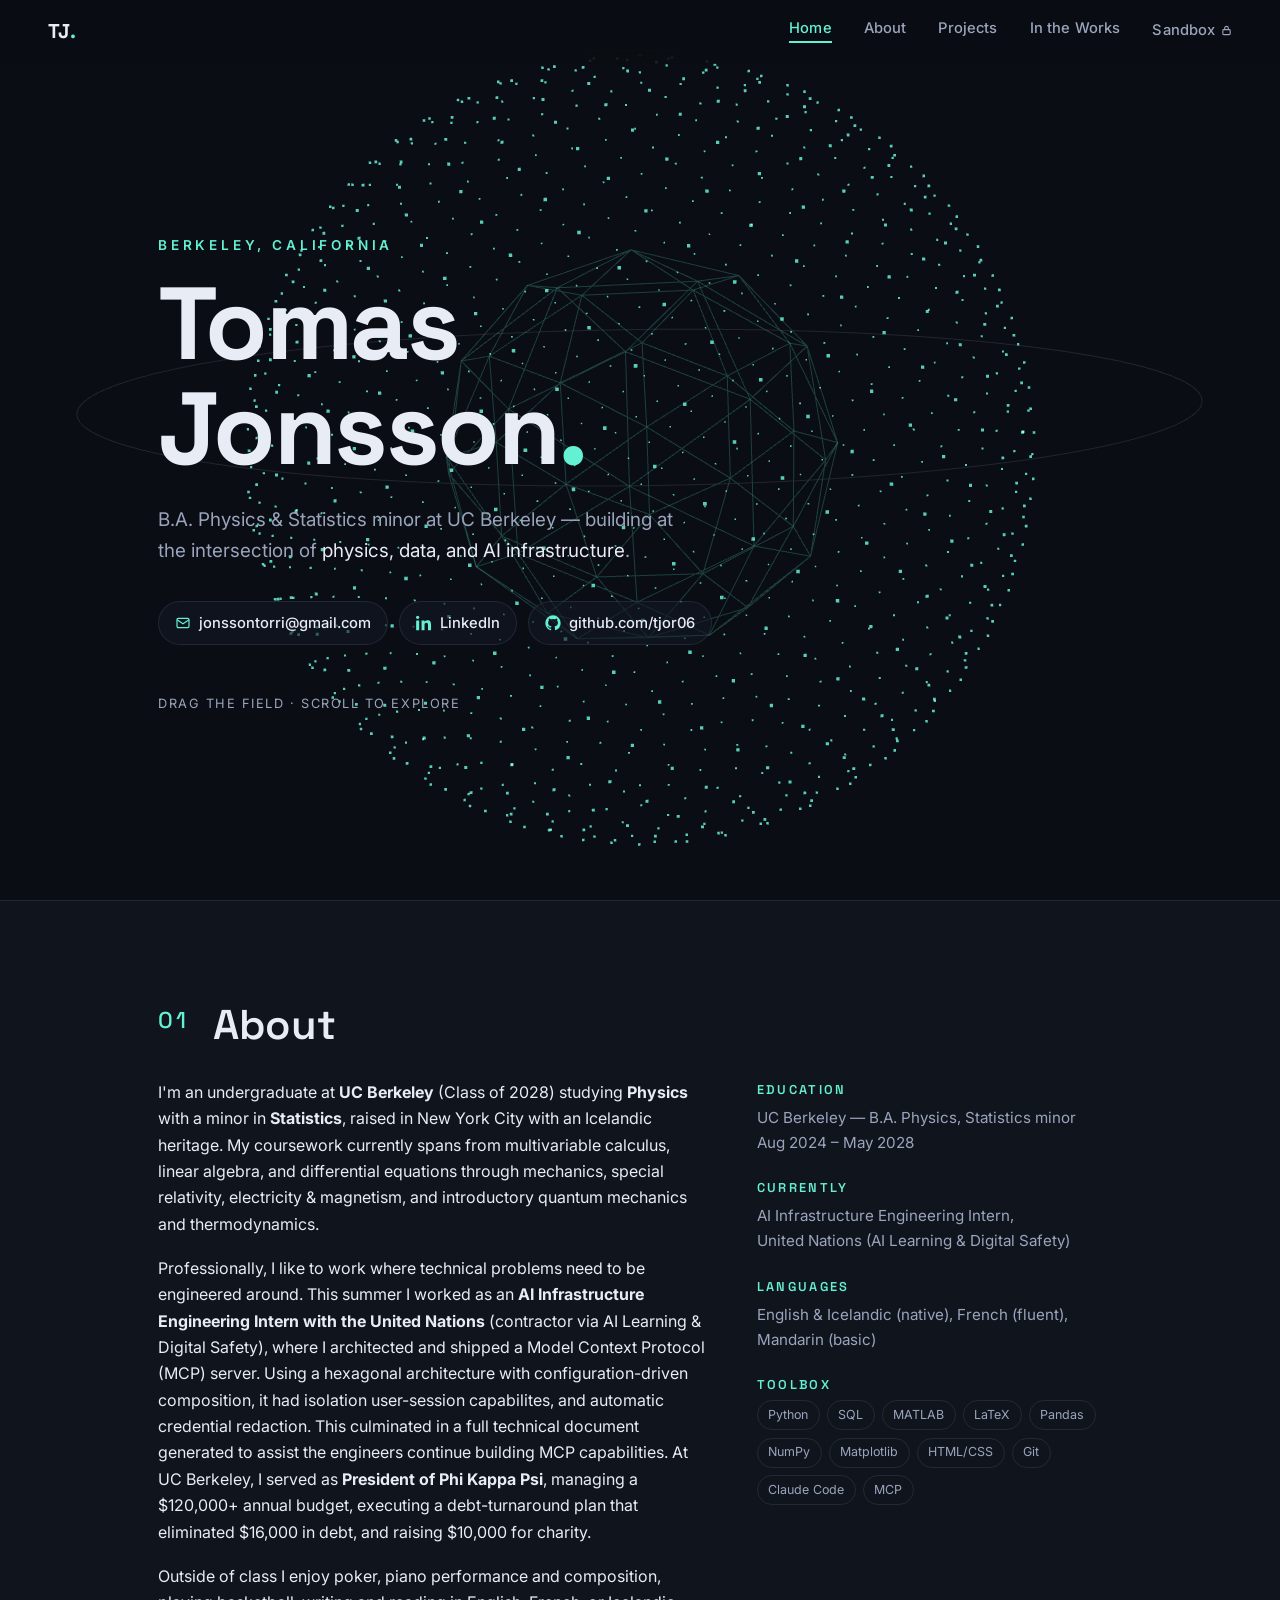
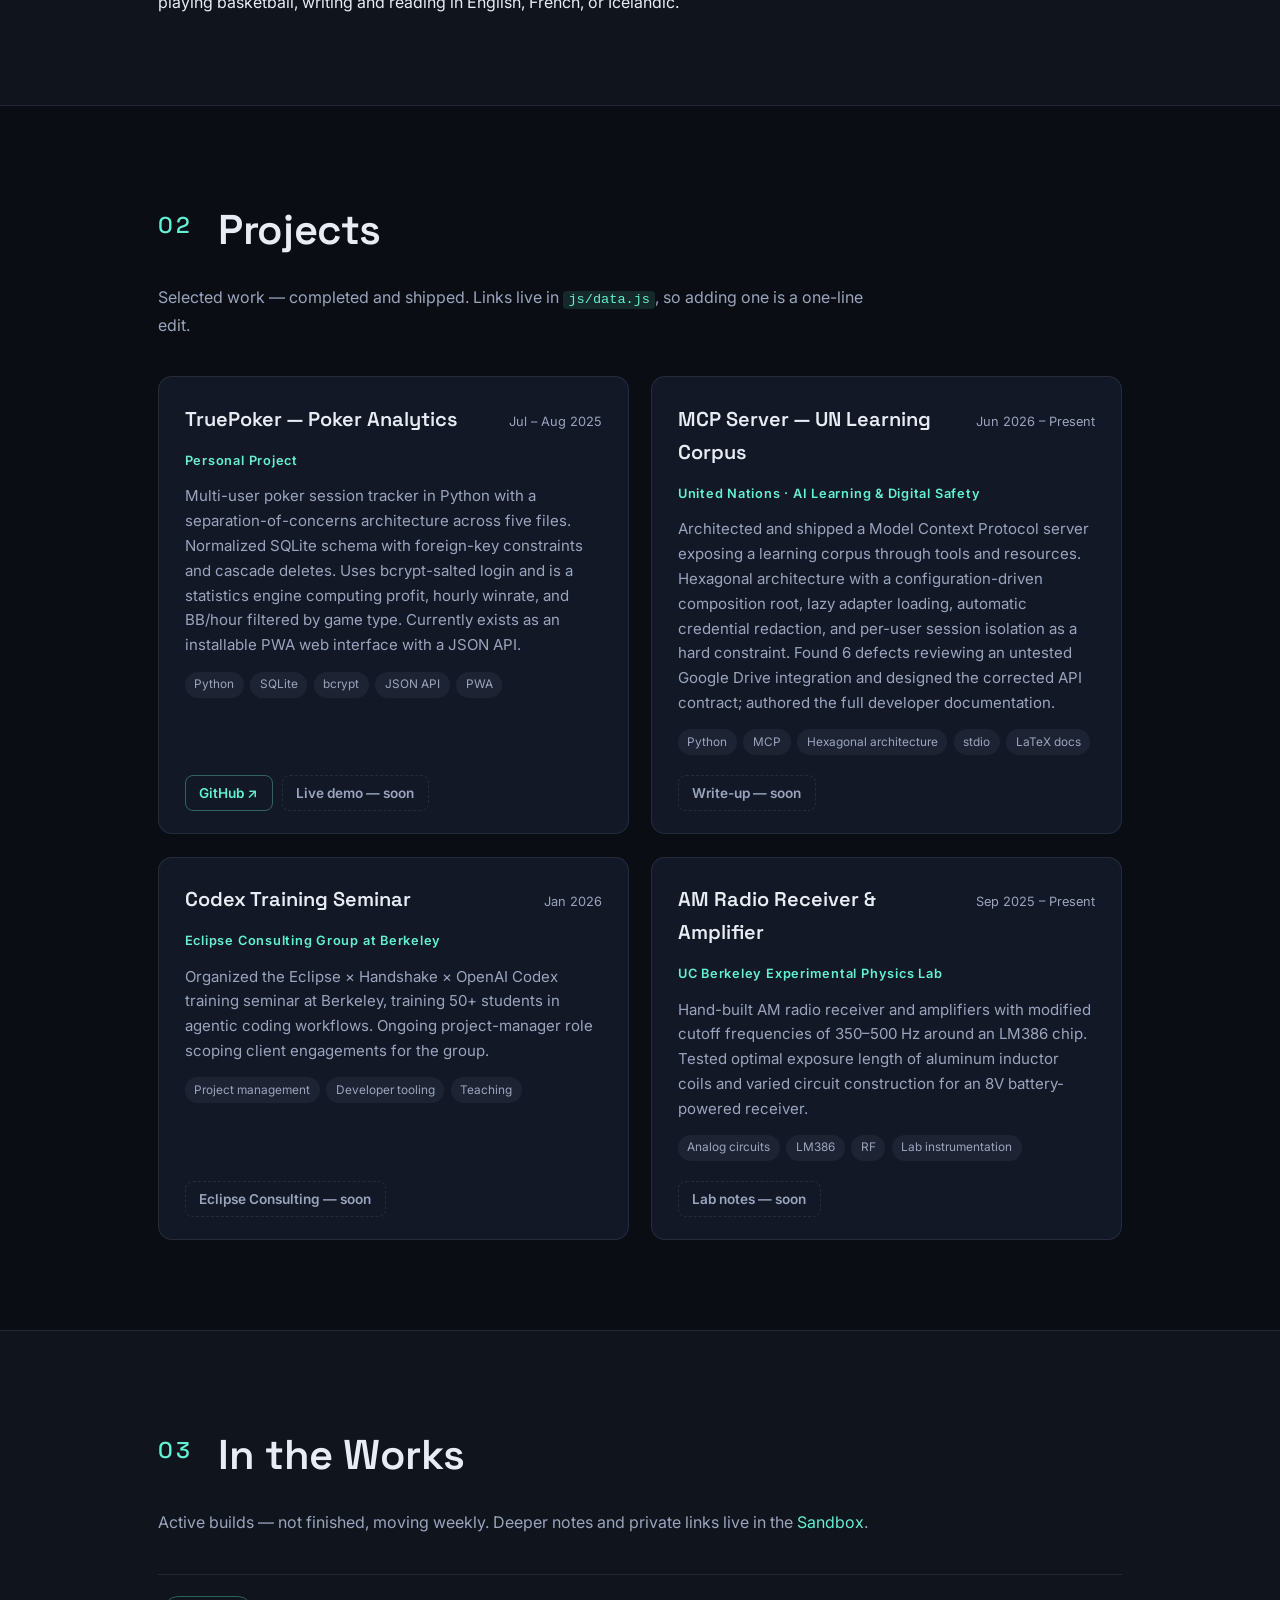
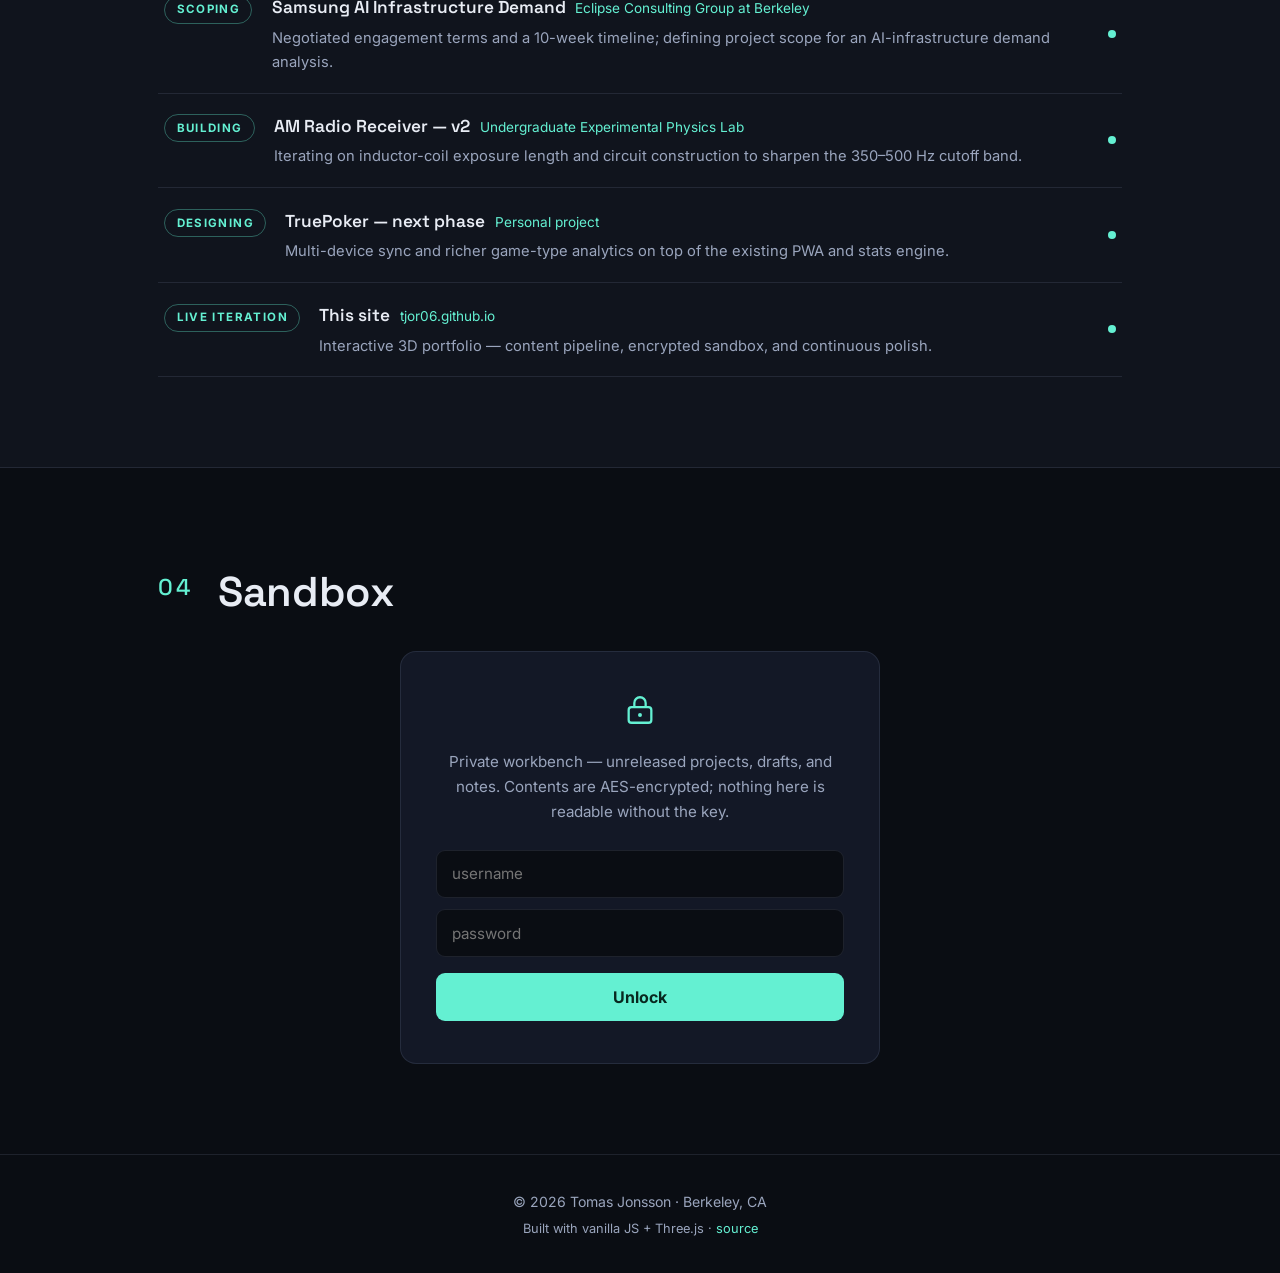
==== commit c8026ae3: "Update index.html" ====
--- a/index.html
+++ b/index.html
@@ -37,7 +37,7 @@
         <svg viewBox="0 0 24 24" fill="none" stroke="currentColor" stroke-width="1.8"><rect x="3" y="5" width="18" height="14" rx="2"/><path d="m3 7 9 6 9-6"/></svg>
         jonssontorri@gmail.com
       </a>
-      <a class="contact-chip" href="https://www.linkedin.com/in/tomas-jonsson-836541285/" target="_blank" rel="noopener">
+      <a class="contact-chip" href="www.linkedin.com/in/tómas-jónsson-836541285" target="_blank" rel="noopener">
         <svg viewBox="0 0 24 24" fill="currentColor"><path d="M4.98 3.5C4.98 4.88 3.87 6 2.5 6S0 4.88 0 3.5 1.12 1 2.5 1s2.48 1.12 2.48 2.5zM.22 8.1h4.56V23H.22zM8.34 8.1h4.37v2.03h.06c.61-1.15 2.1-2.37 4.32-2.37 4.62 0 5.47 3.04 5.47 7v8.24h-4.55v-7.3c0-1.74-.03-3.98-2.43-3.98-2.43 0-2.8 1.9-2.8 3.86V23H8.34z"/></svg>
         LinkedIn
       </a>
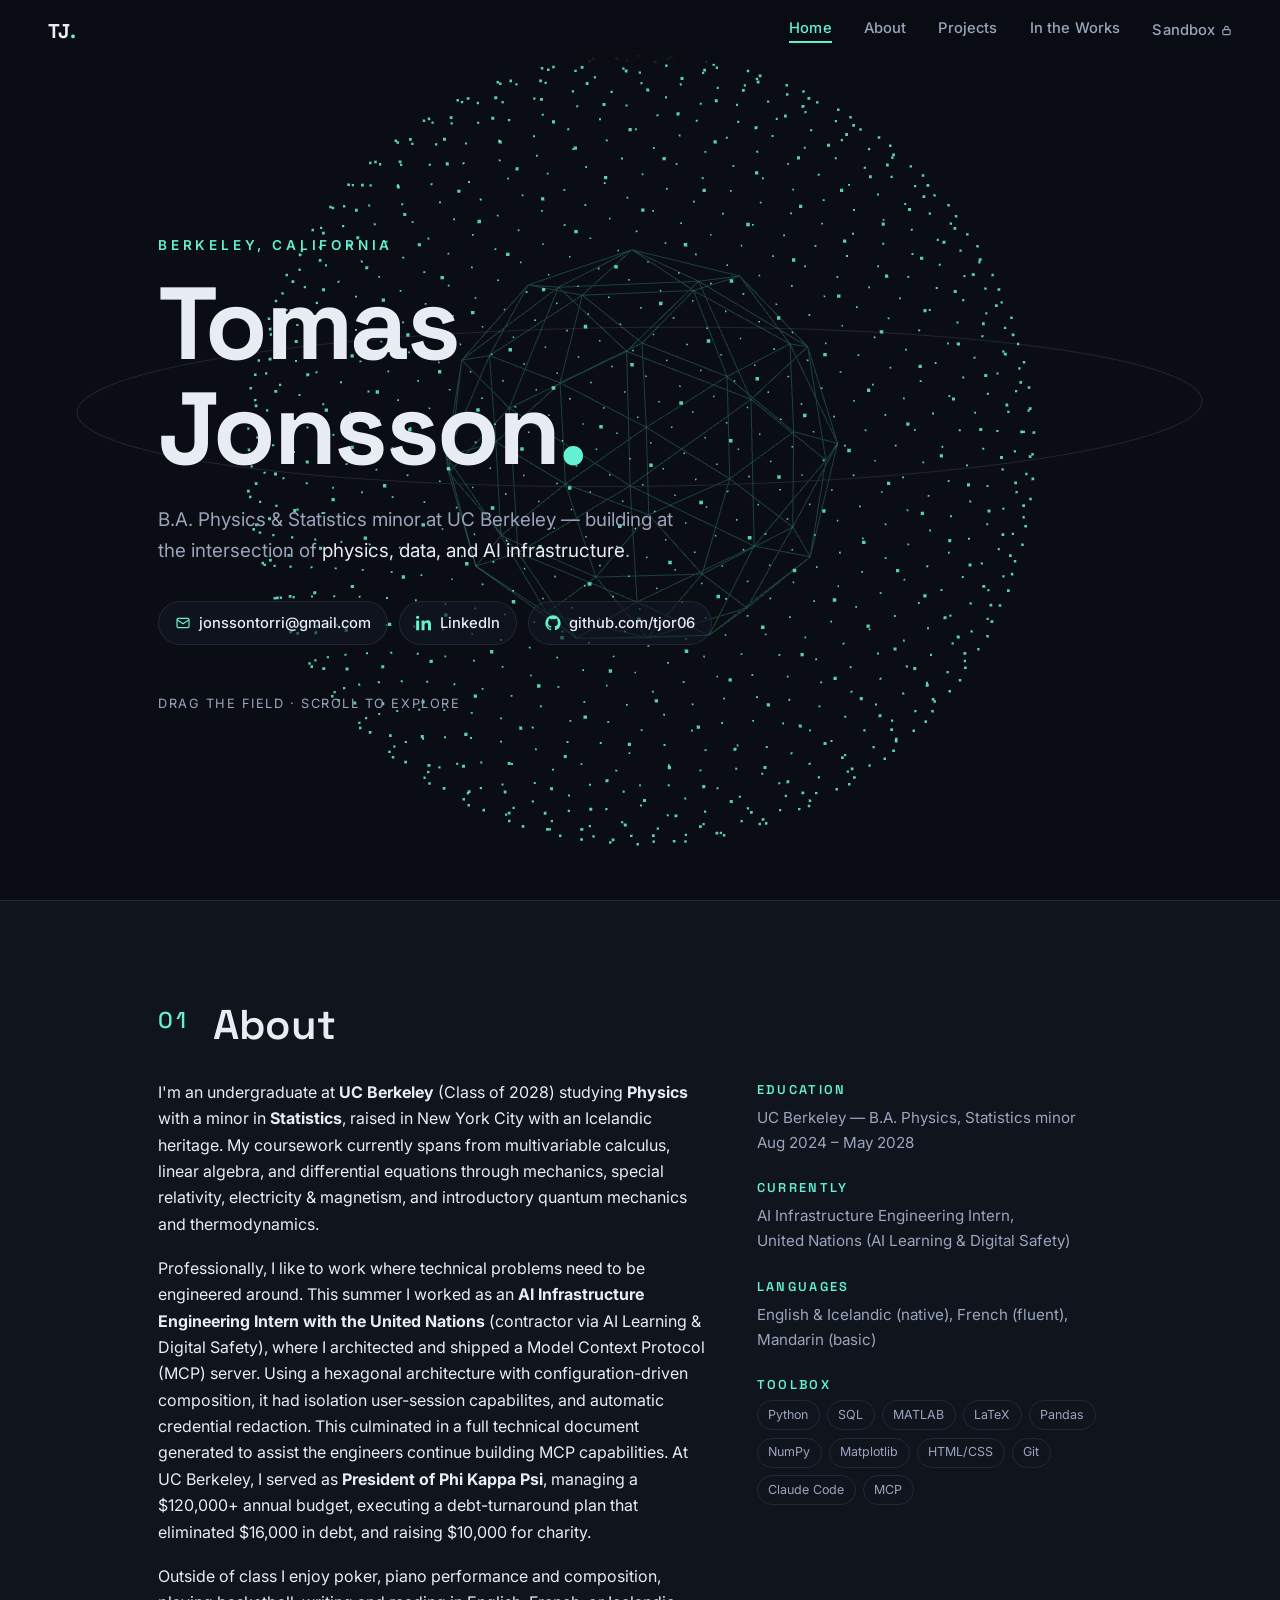
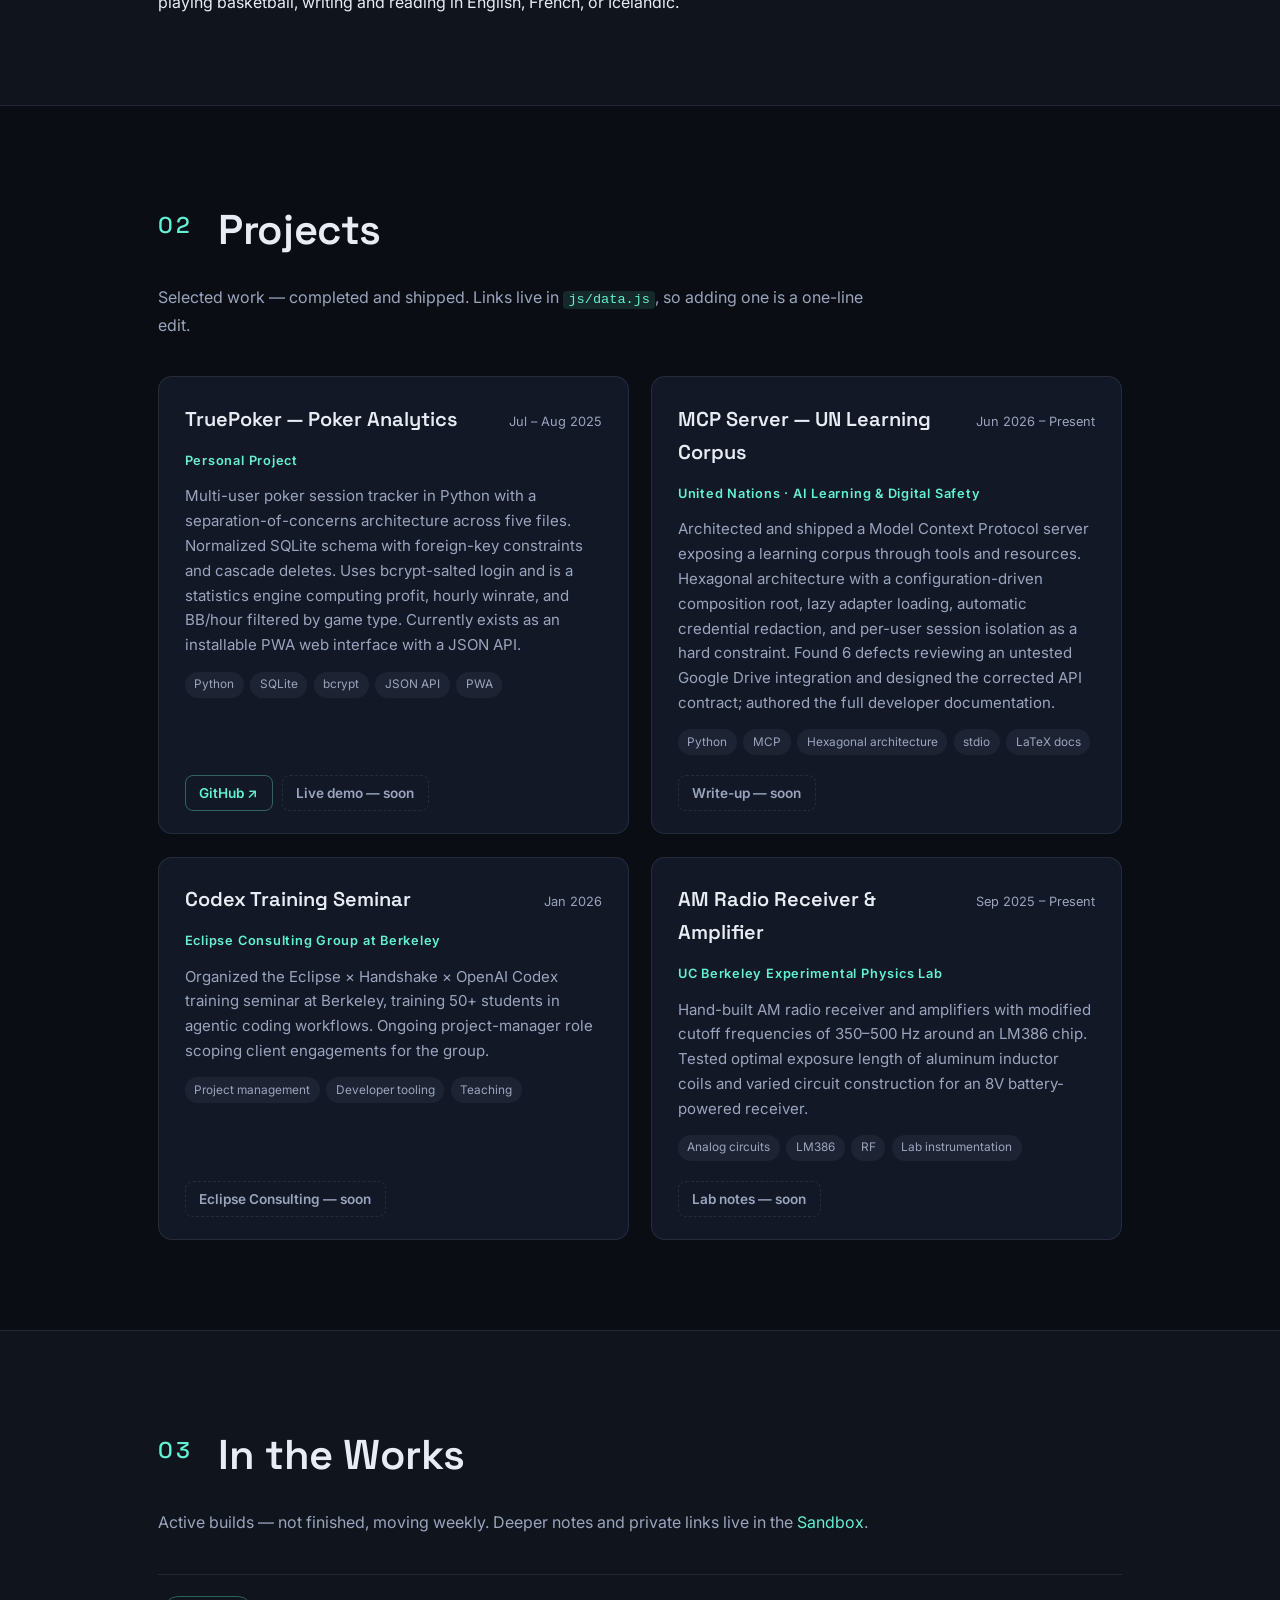
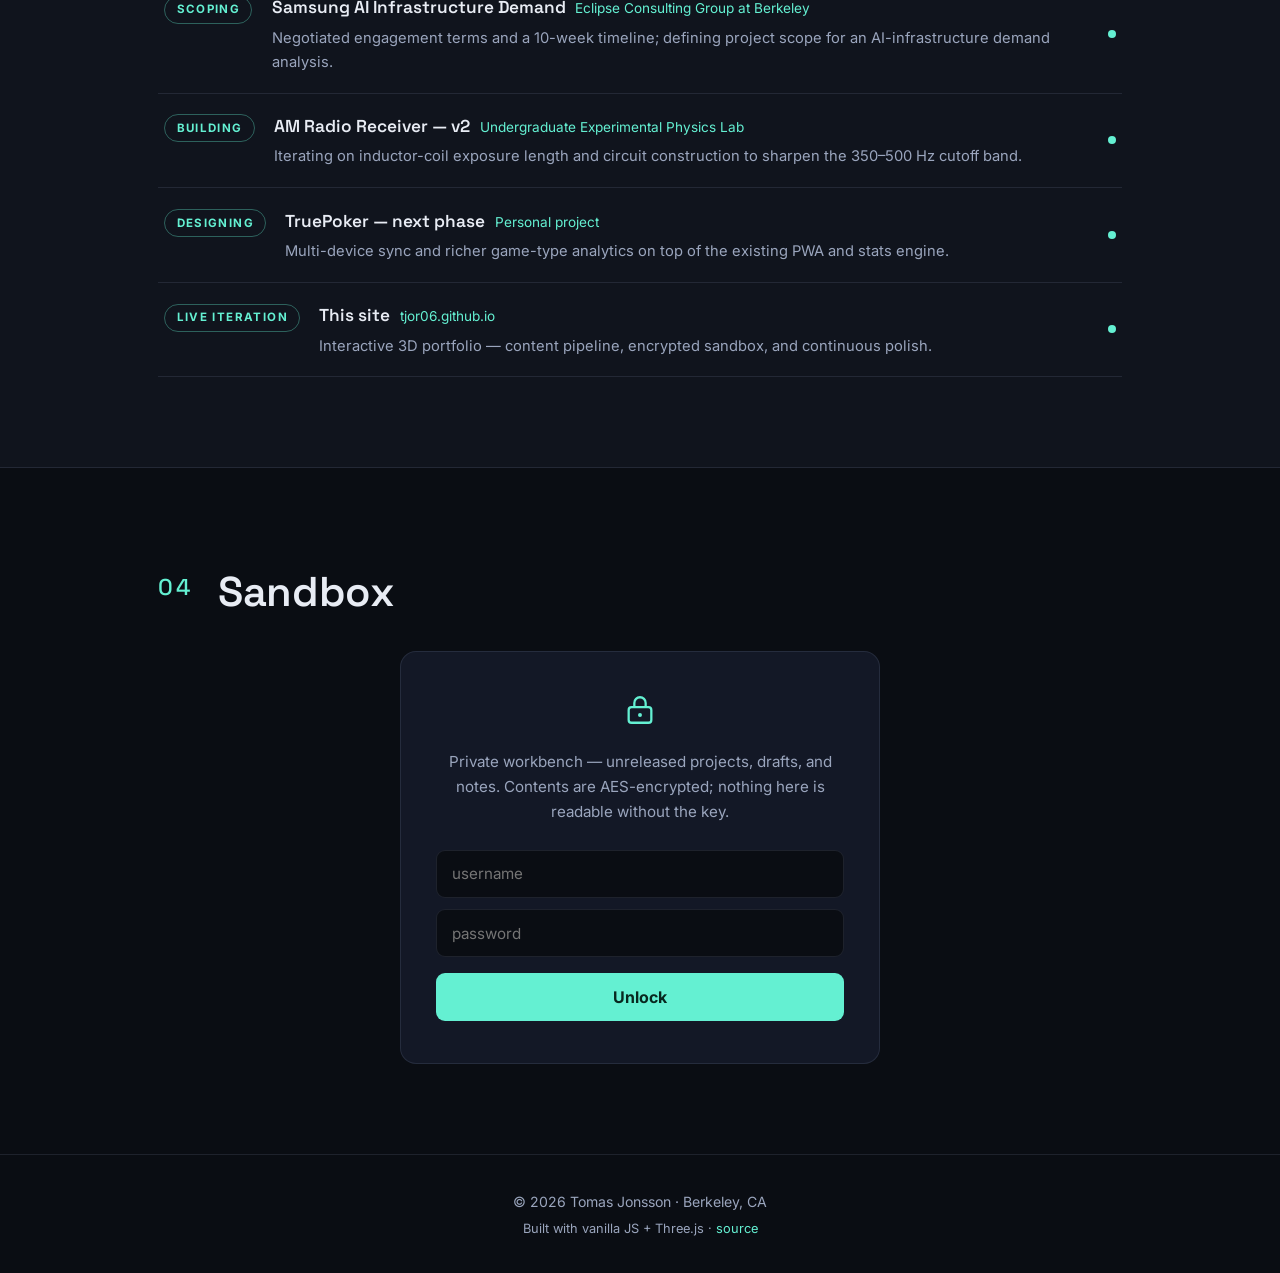
==== commit 54652032: "Update index.html" ====
--- a/index.html
+++ b/index.html
@@ -37,7 +37,7 @@
         <svg viewBox="0 0 24 24" fill="none" stroke="currentColor" stroke-width="1.8"><rect x="3" y="5" width="18" height="14" rx="2"/><path d="m3 7 9 6 9-6"/></svg>
         jonssontorri@gmail.com
       </a>
-      <a class="contact-chip" href="www.linkedin.com/in/tómas-jónsson-836541285" target="_blank" rel="noopener">
+      <a class="contact-chip" href="https://www.linkedin.com/in/t%C3%B3mas-j%C3%B3nsson-836541285/" target="_blank" rel="noopener">
         <svg viewBox="0 0 24 24" fill="currentColor"><path d="M4.98 3.5C4.98 4.88 3.87 6 2.5 6S0 4.88 0 3.5 1.12 1 2.5 1s2.48 1.12 2.48 2.5zM.22 8.1h4.56V23H.22zM8.34 8.1h4.37v2.03h.06c.61-1.15 2.1-2.37 4.32-2.37 4.62 0 5.47 3.04 5.47 7v8.24h-4.55v-7.3c0-1.74-.03-3.98-2.43-3.98-2.43 0-2.8 1.9-2.8 3.86V23H8.34z"/></svg>
         LinkedIn
       </a>
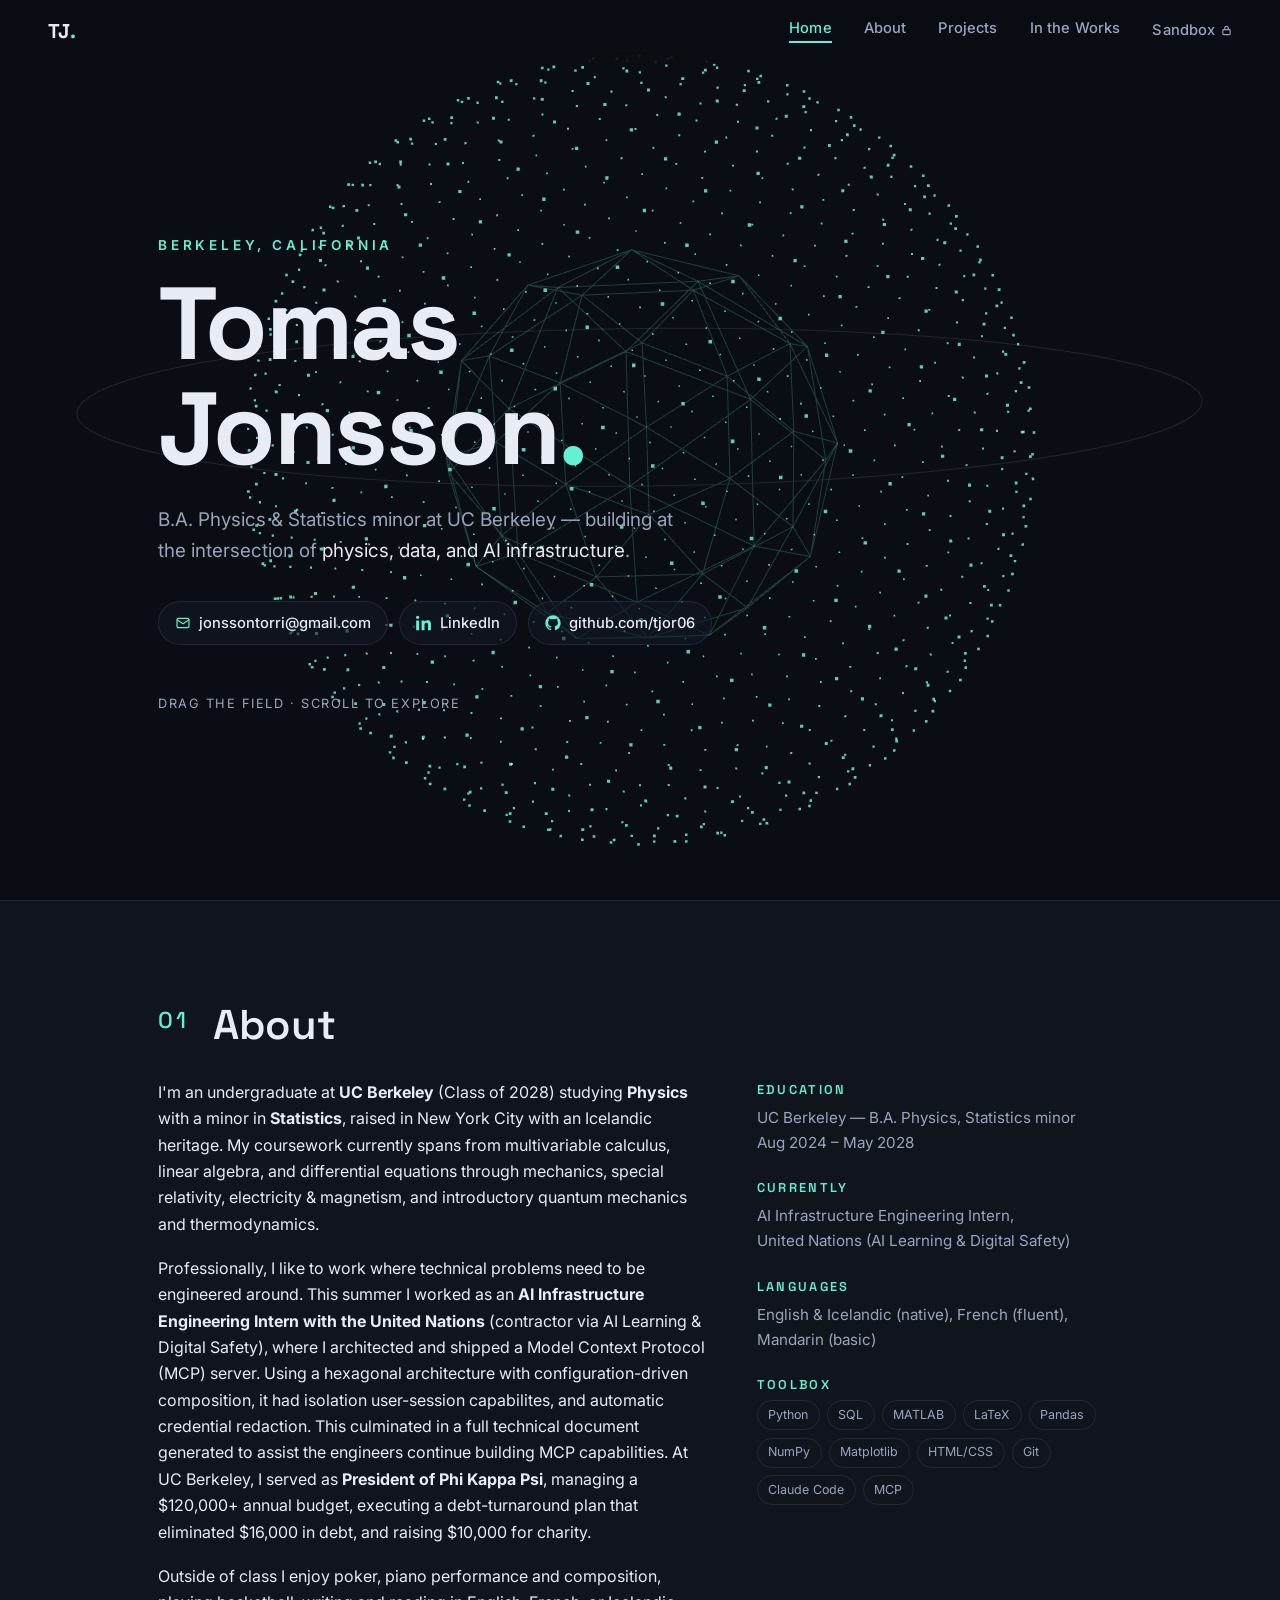
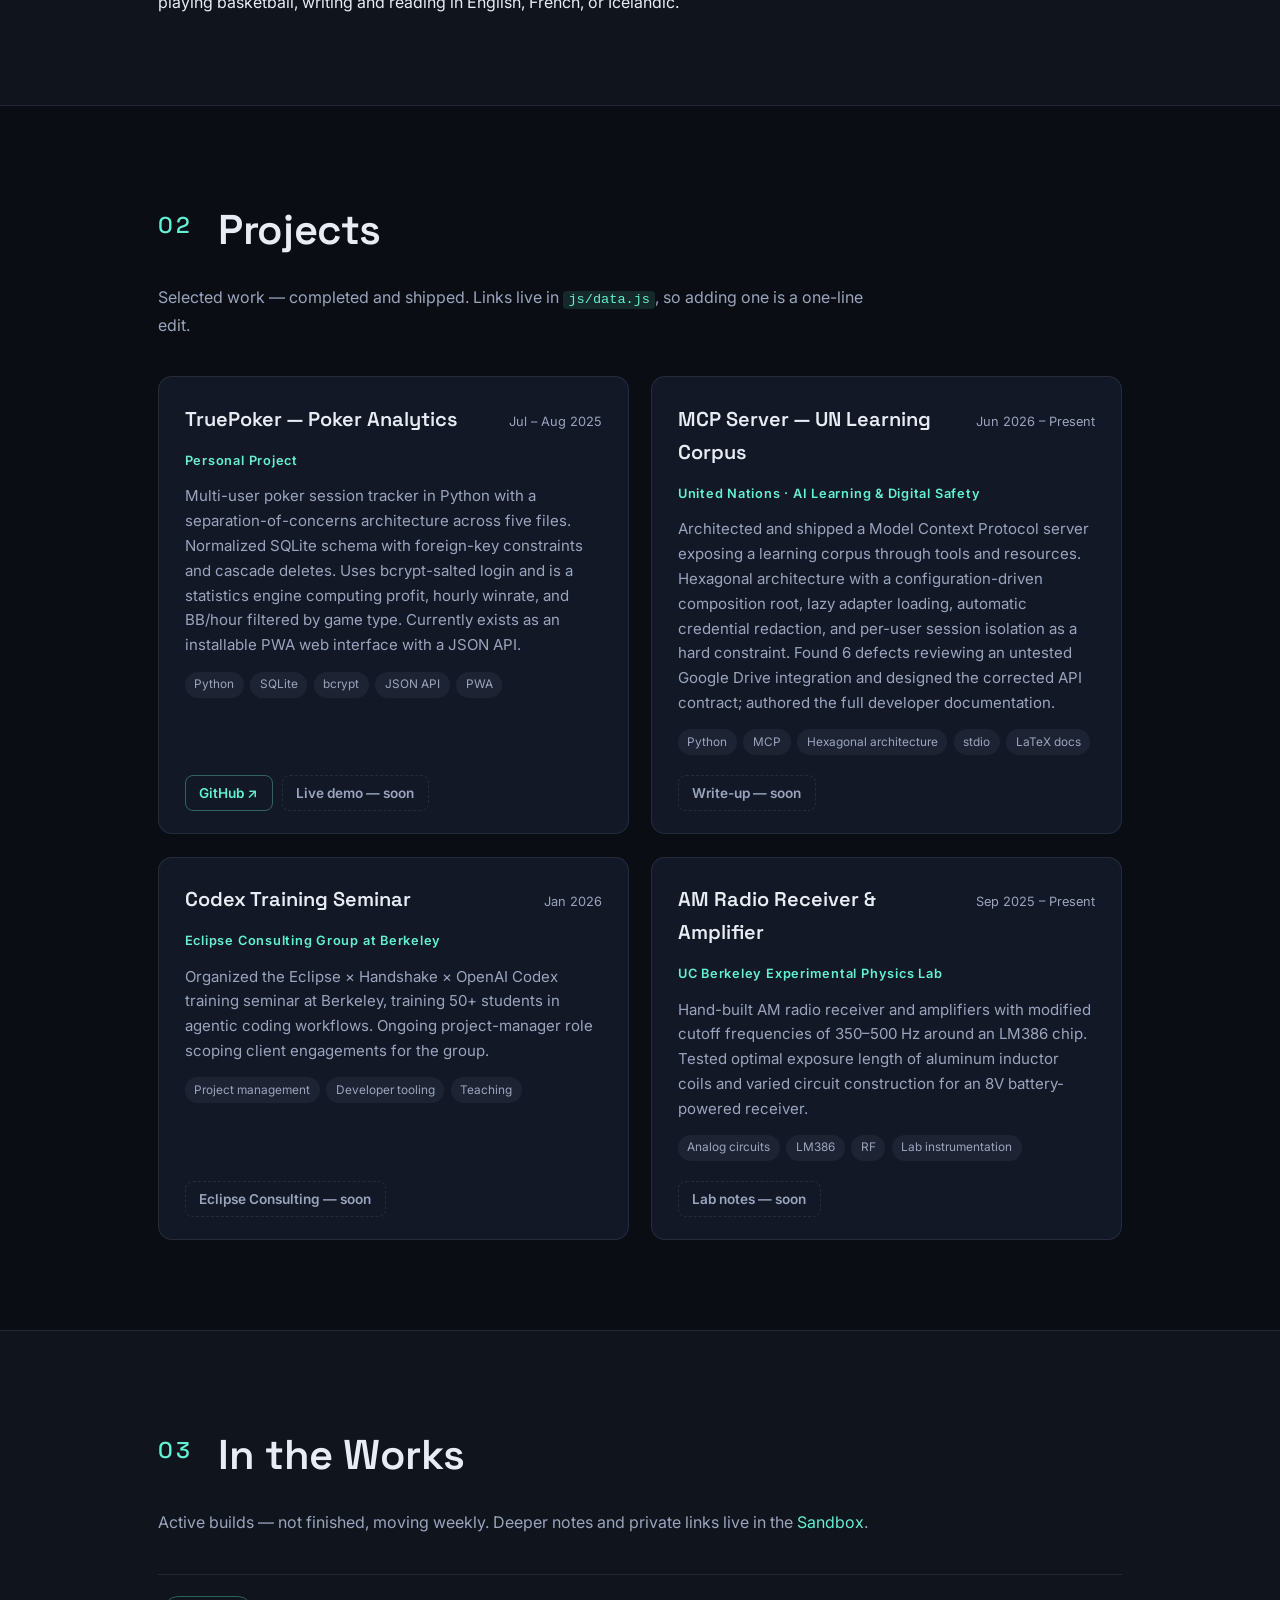
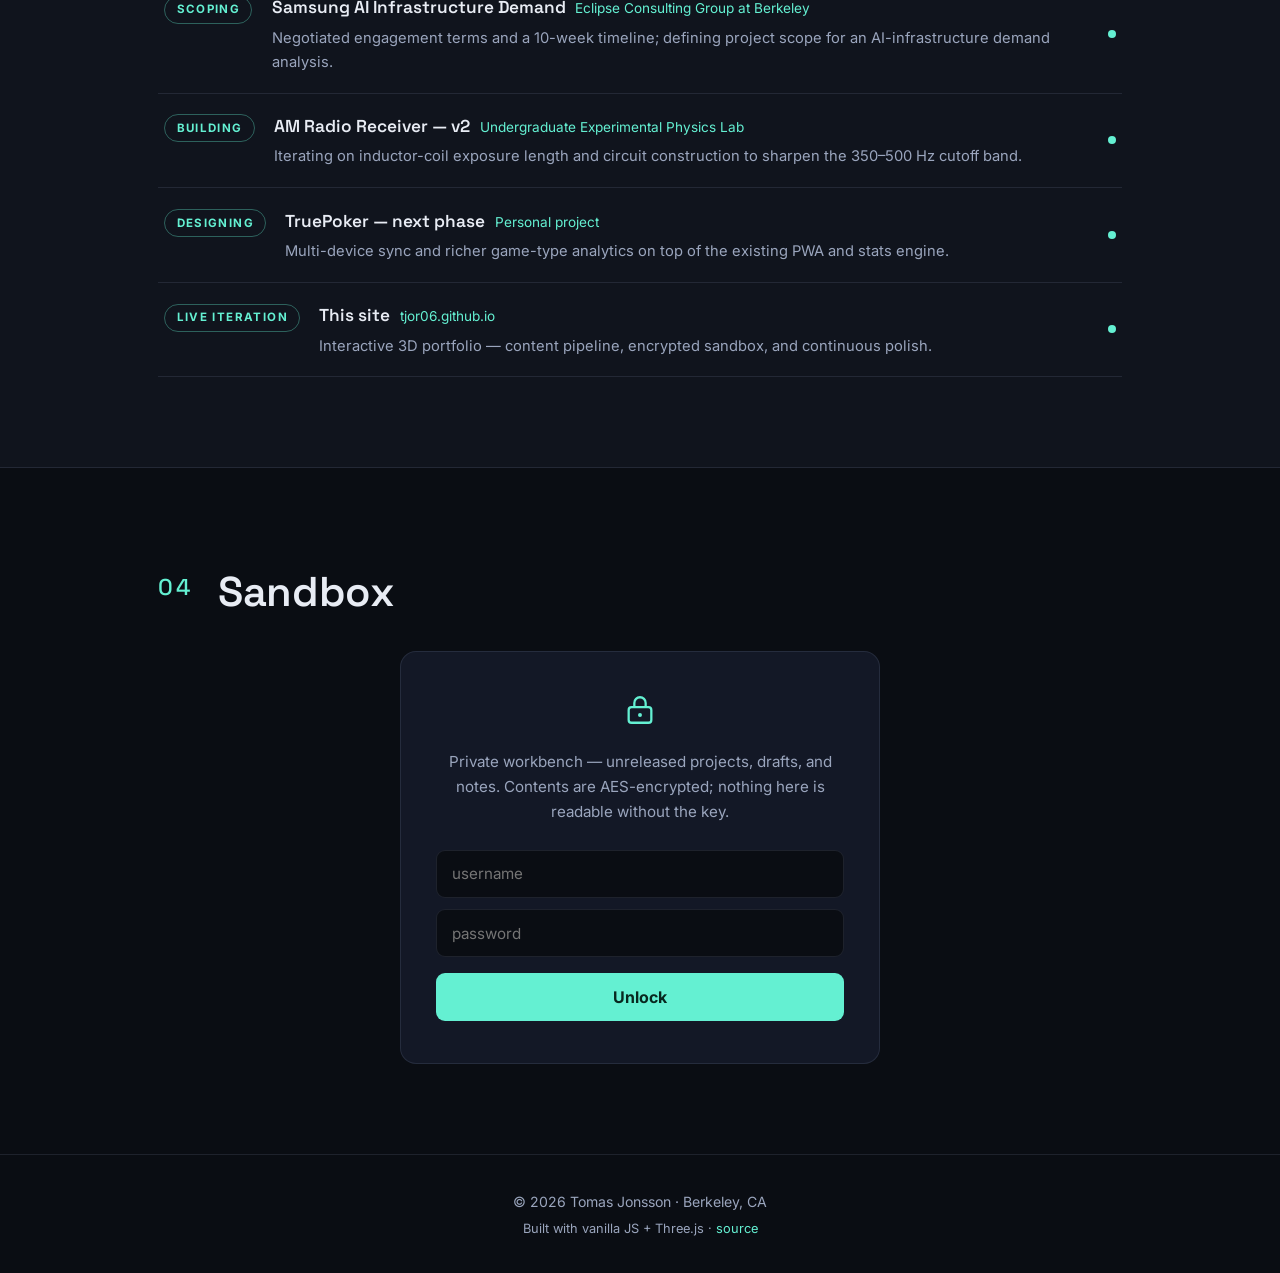
==== commit a8807355: "Update index.html" ====
--- a/index.html
+++ b/index.html
@@ -37,7 +37,7 @@
         <svg viewBox="0 0 24 24" fill="none" stroke="currentColor" stroke-width="1.8"><rect x="3" y="5" width="18" height="14" rx="2"/><path d="m3 7 9 6 9-6"/></svg>
         jonssontorri@gmail.com
       </a>
-      <a class="contact-chip" href="https://www.linkedin.com/in/t%C3%B3mas-j%C3%B3nsson-836541285/" target="_blank" rel="noopener">
+      <a class="contact-chip" href="https://www.linkedin.com/in/tomas-jonsson-836541285/" target="_blank" rel="noopener">
         <svg viewBox="0 0 24 24" fill="currentColor"><path d="M4.98 3.5C4.98 4.88 3.87 6 2.5 6S0 4.88 0 3.5 1.12 1 2.5 1s2.48 1.12 2.48 2.5zM.22 8.1h4.56V23H.22zM8.34 8.1h4.37v2.03h.06c.61-1.15 2.1-2.37 4.32-2.37 4.62 0 5.47 3.04 5.47 7v8.24h-4.55v-7.3c0-1.74-.03-3.98-2.43-3.98-2.43 0-2.8 1.9-2.8 3.86V23H8.34z"/></svg>
         LinkedIn
       </a>
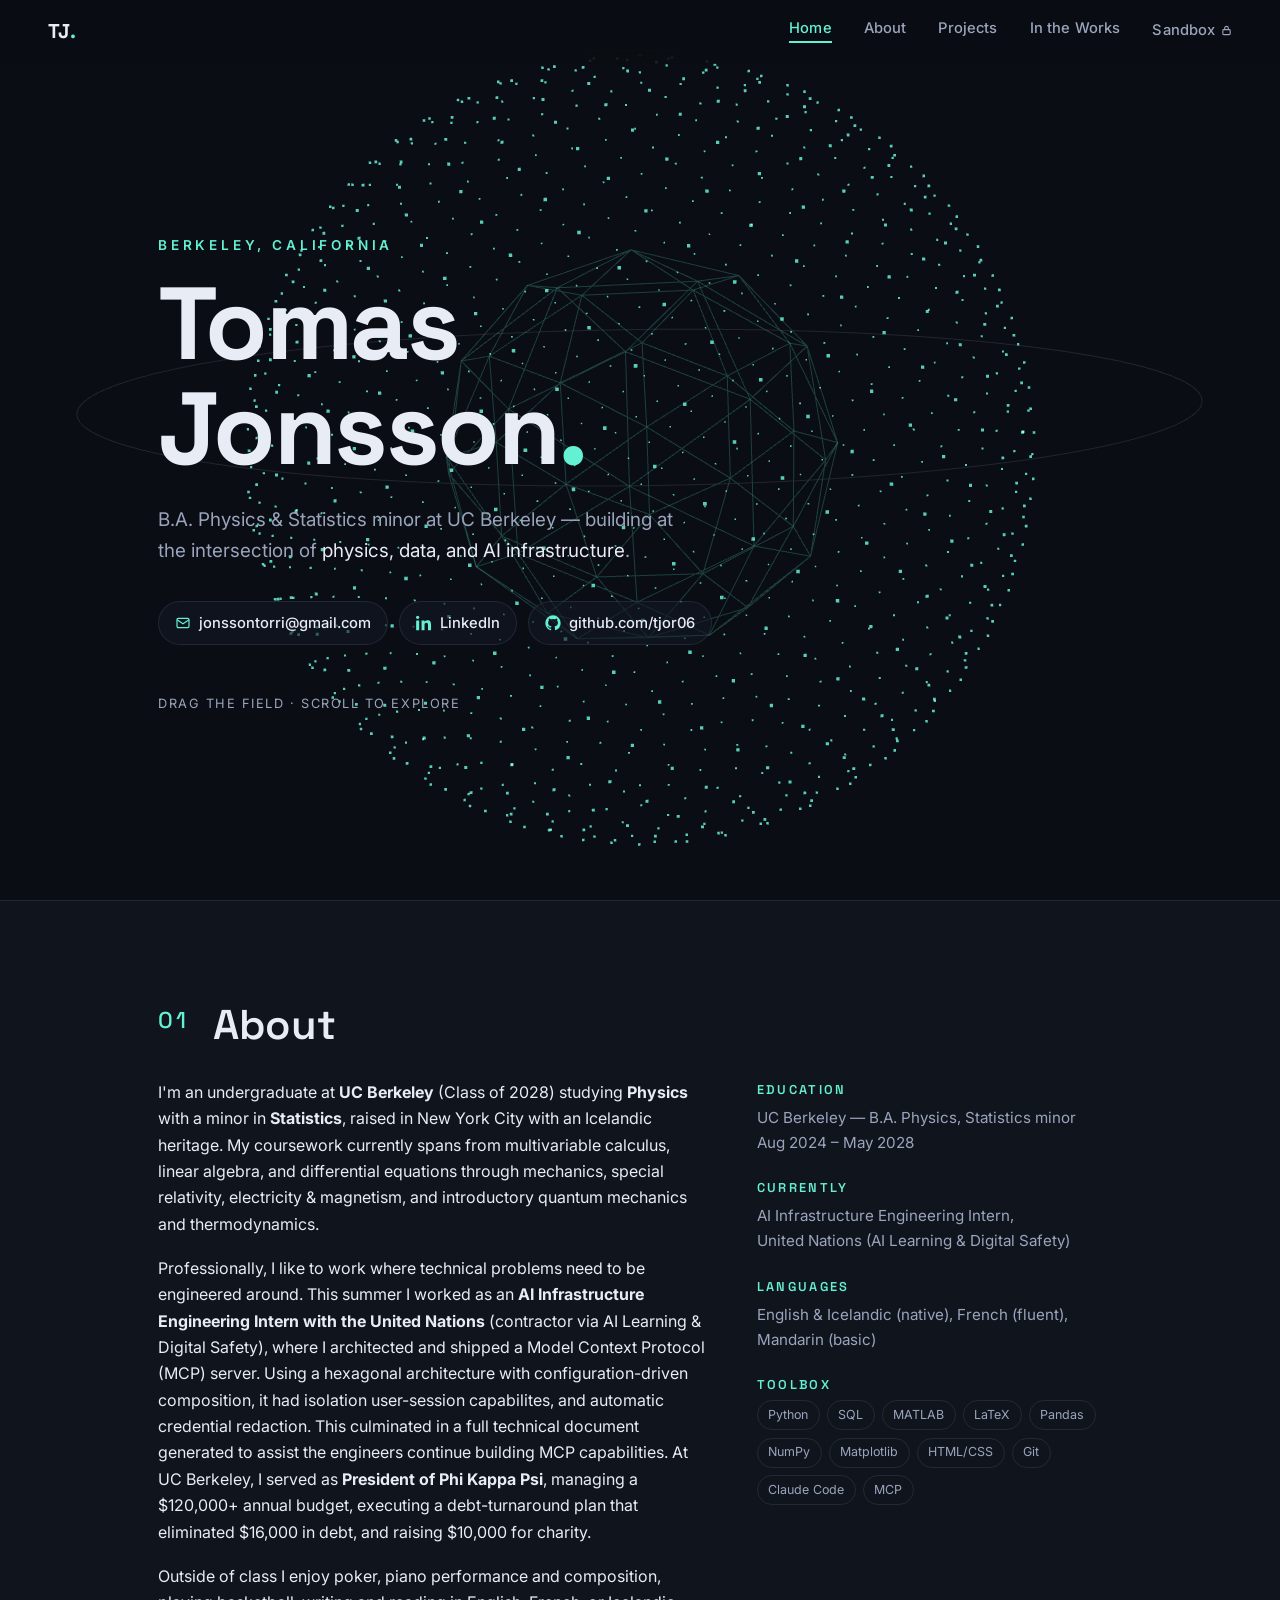
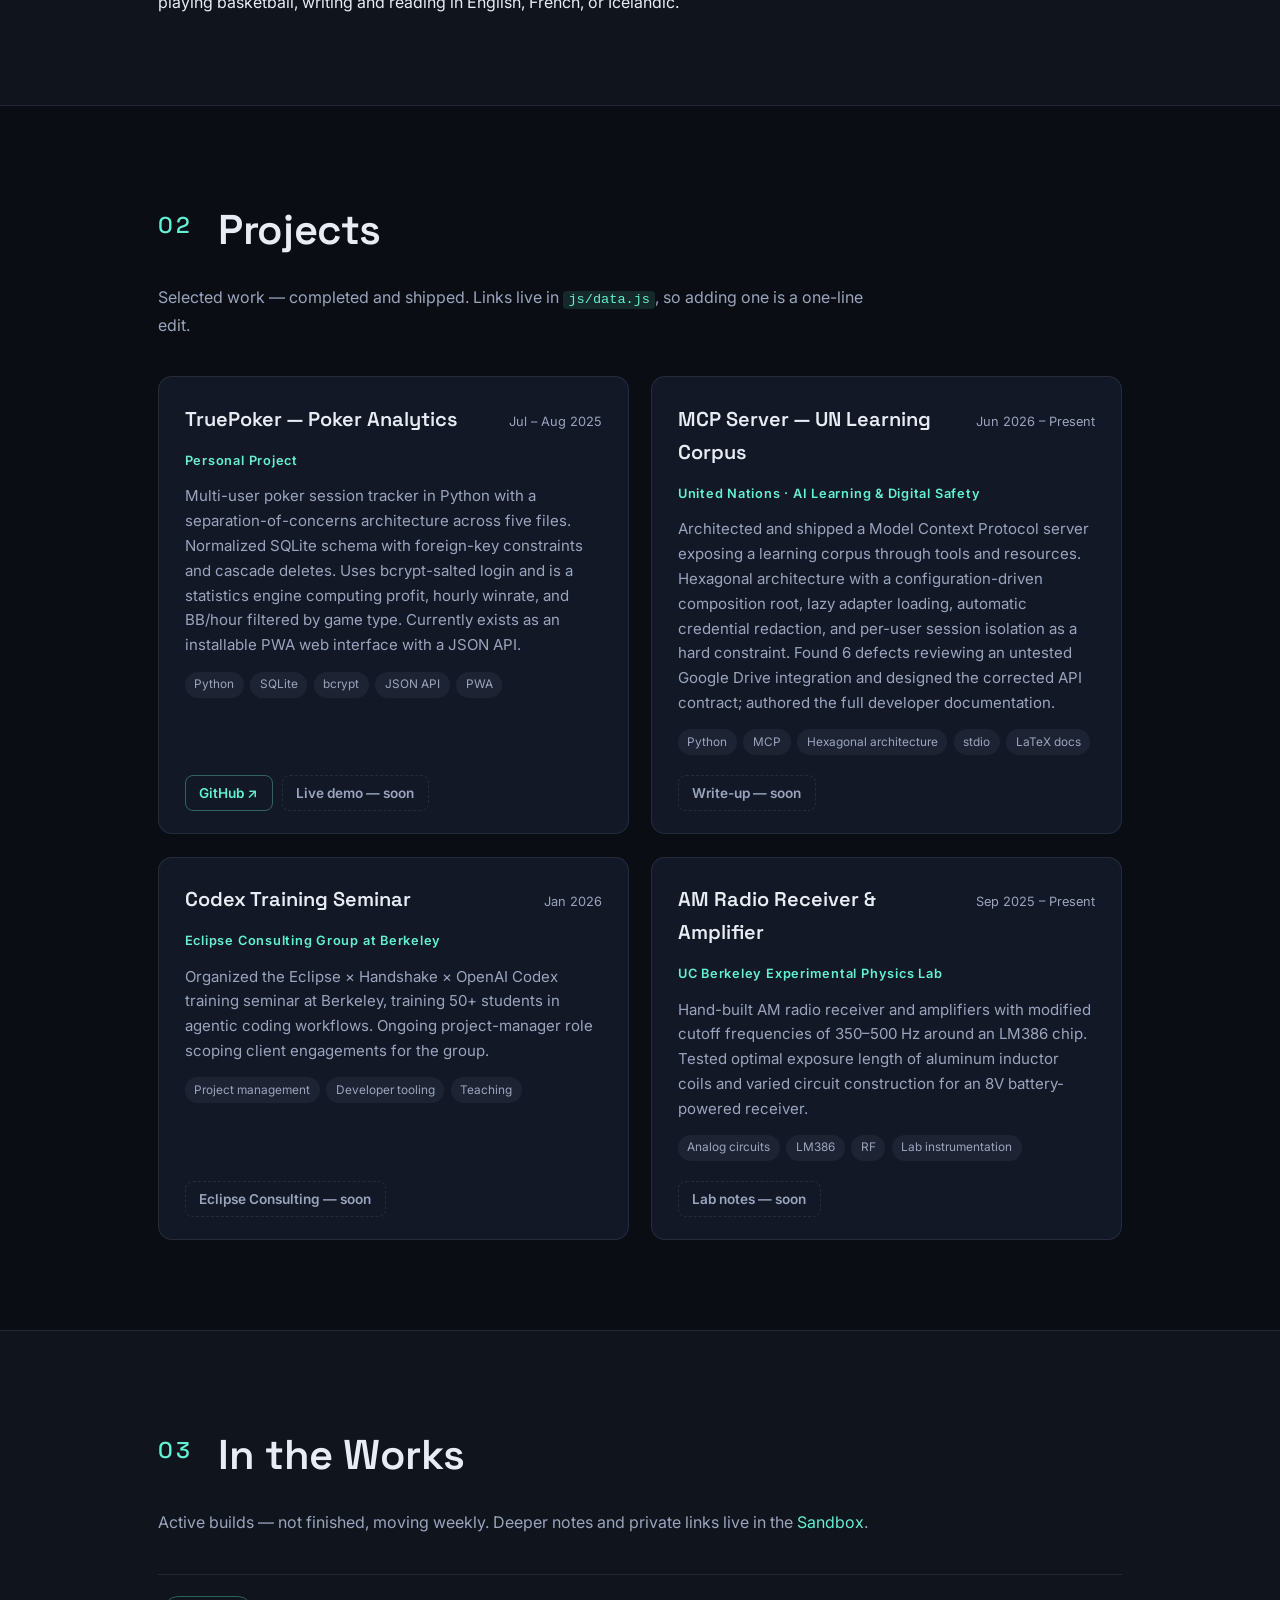
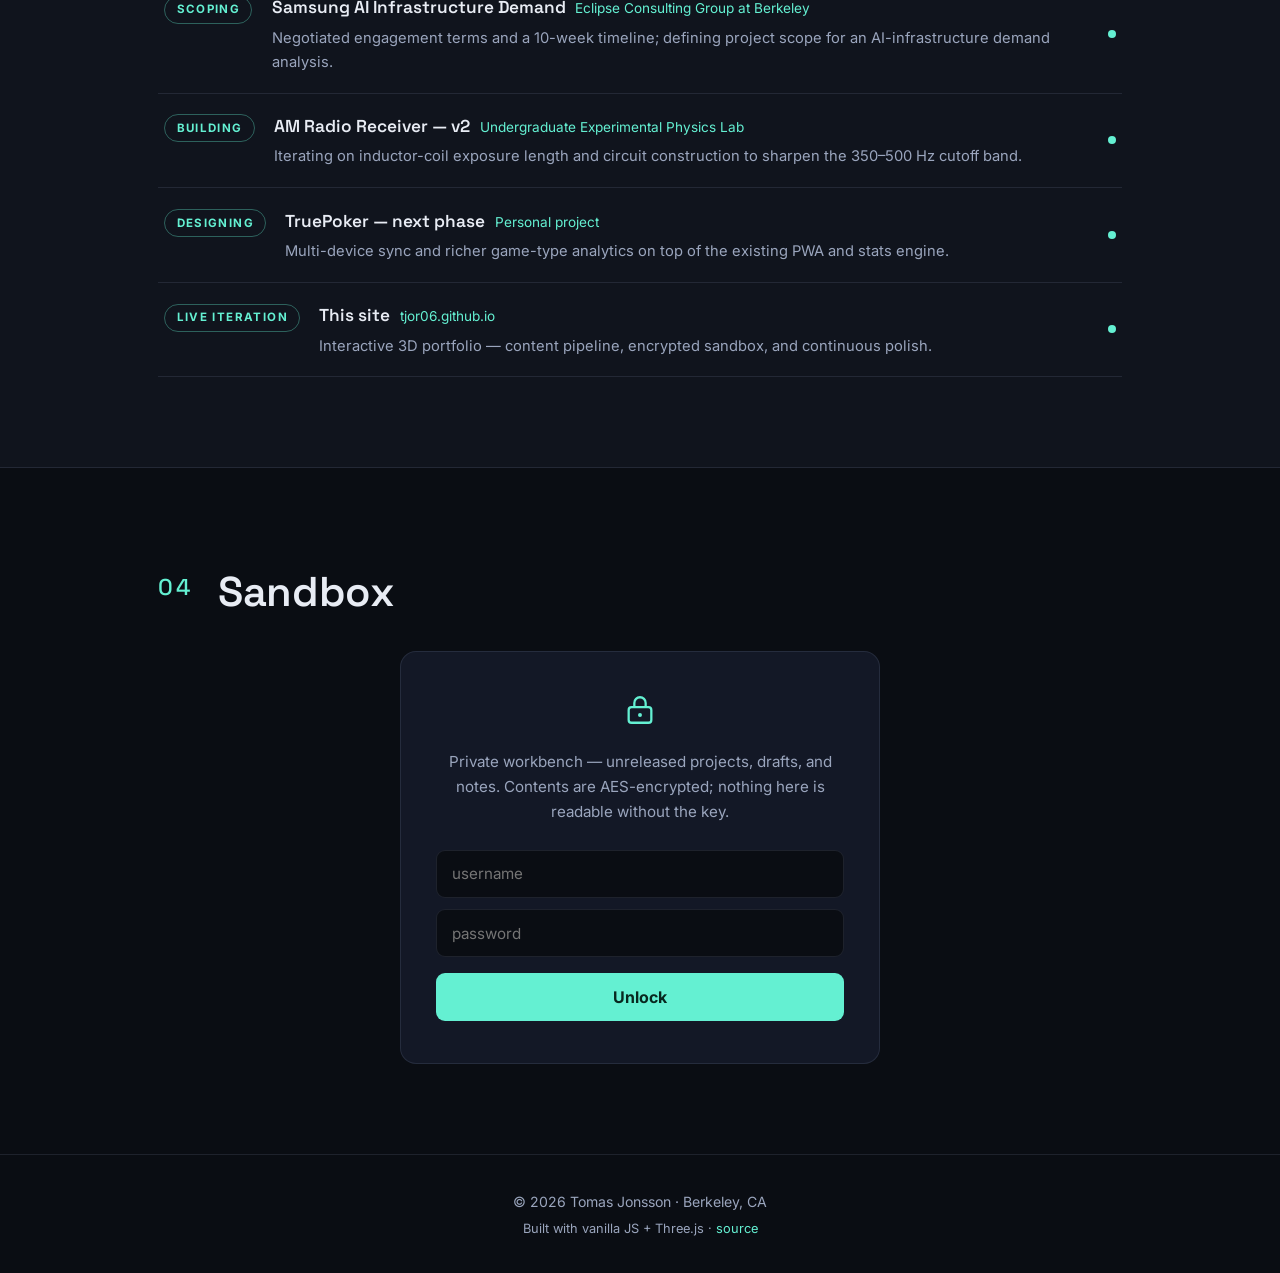
==== commit 149cdf81: "Update index.html" ====
--- a/index.html
+++ b/index.html
@@ -37,7 +37,7 @@
         <svg viewBox="0 0 24 24" fill="none" stroke="currentColor" stroke-width="1.8"><rect x="3" y="5" width="18" height="14" rx="2"/><path d="m3 7 9 6 9-6"/></svg>
         jonssontorri@gmail.com
       </a>
-      <a class="contact-chip" href="https://www.linkedin.com/in/tomas-jonsson-836541285/" target="_blank" rel="noopener">
+      <a class="contact-chip" href="www.linkedin.com/in/tomas-jonsson-836541285" target="_blank" rel="noopener">
         <svg viewBox="0 0 24 24" fill="currentColor"><path d="M4.98 3.5C4.98 4.88 3.87 6 2.5 6S0 4.88 0 3.5 1.12 1 2.5 1s2.48 1.12 2.48 2.5zM.22 8.1h4.56V23H.22zM8.34 8.1h4.37v2.03h.06c.61-1.15 2.1-2.37 4.32-2.37 4.62 0 5.47 3.04 5.47 7v8.24h-4.55v-7.3c0-1.74-.03-3.98-2.43-3.98-2.43 0-2.8 1.9-2.8 3.86V23H8.34z"/></svg>
         LinkedIn
       </a>
